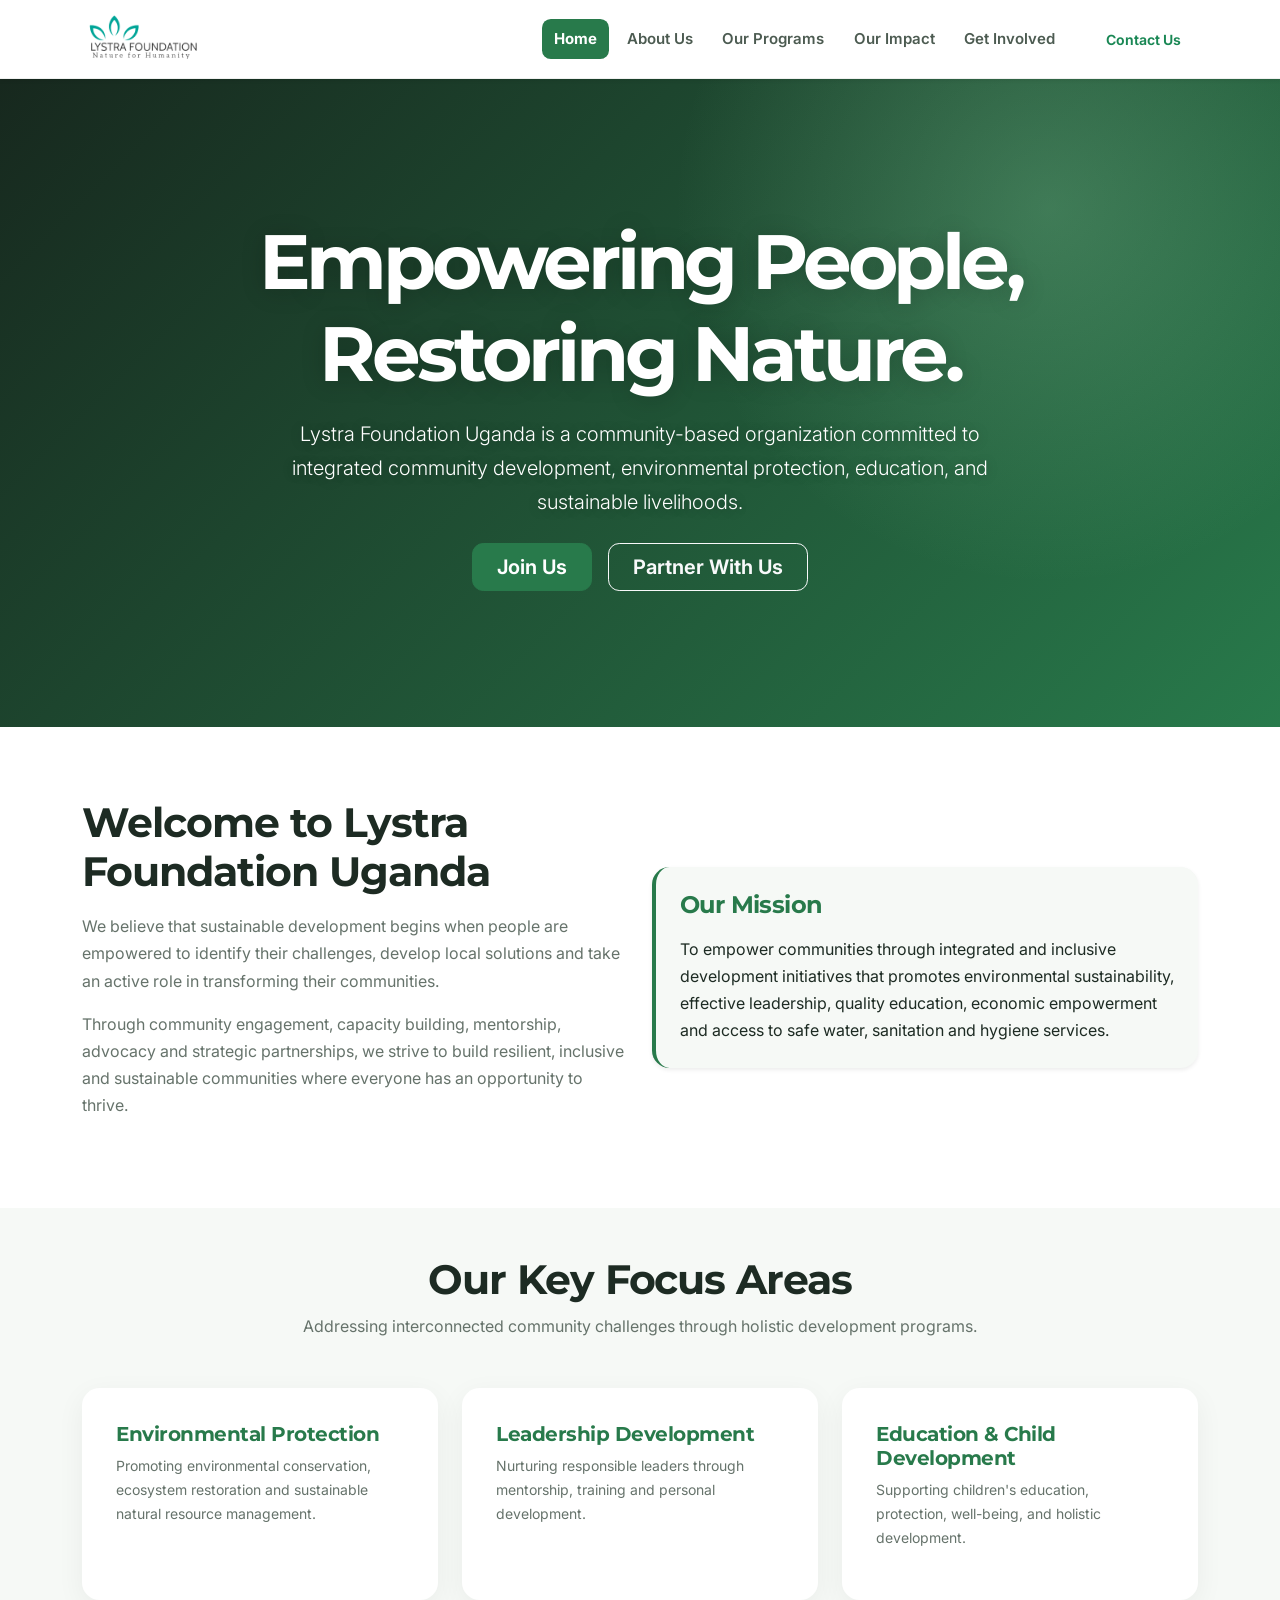
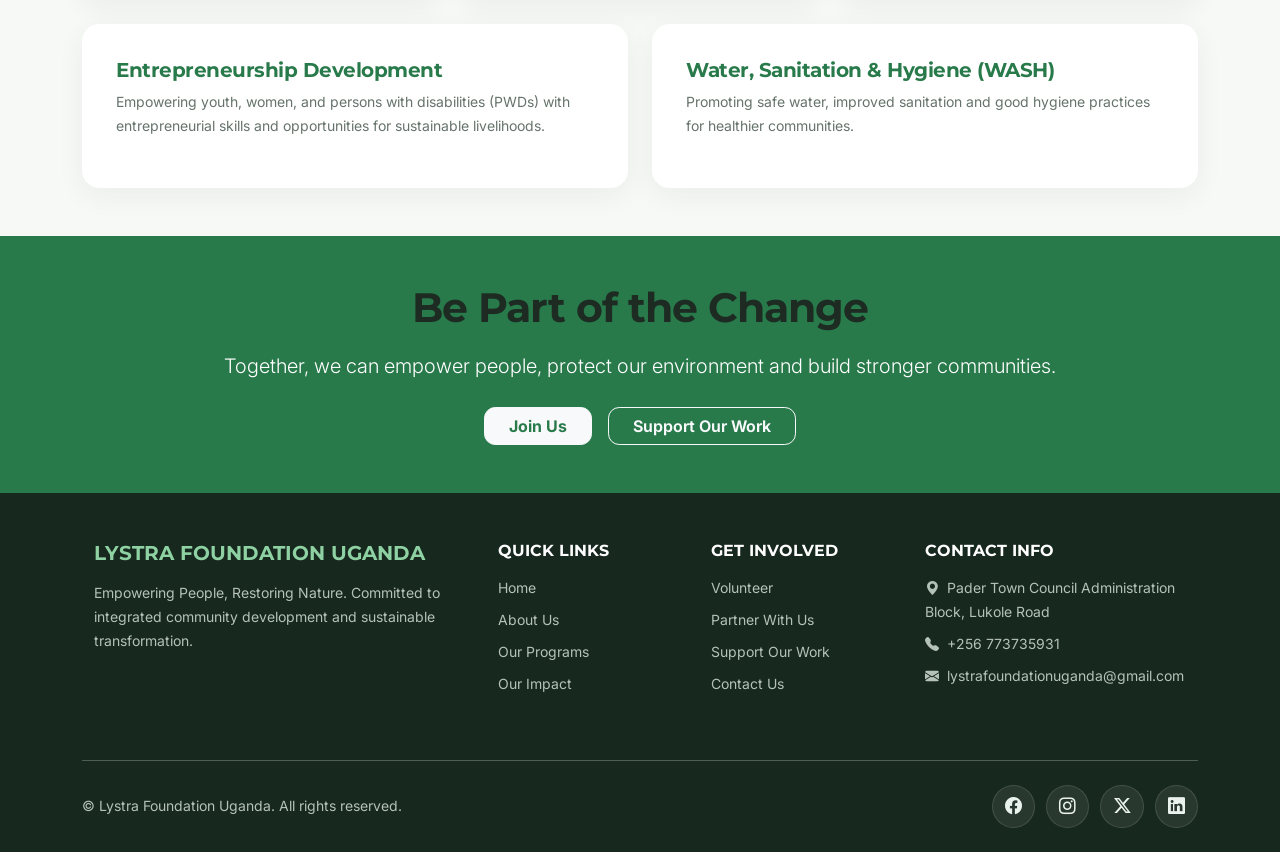
==== index.html @ f98d4e25 "Polish static site headers and homepage hero Co-authored-by: Copilot <223556219+Copilot@users.norepl" ====
<!DOCTYPE html>
<html lang="en">
<head>
    <meta charset="UTF-8">
    <meta name="viewport" content="width=device-width, initial-scale=1.0">
    <title>Lystra Foundation Uganda | Empowering People, Restoring Nature</title>
    <link rel="preconnect" href="https://fonts.googleapis.com">
    <link rel="preconnect" href="https://fonts.gstatic.com" crossorigin>
    <link href="https://fonts.googleapis.com/css2?family=Inter:wght@400;500;600;700&family=Montserrat:wght@300;400;500;600;700&display=swap" rel="stylesheet">
    <link href="https://cdn.jsdelivr.net/npm/bootstrap@5.3.2/dist/css/bootstrap.min.css" rel="stylesheet">
    <link href="https://cdn.jsdelivr.net/npm/bootstrap-icons@1.11.3/font/bootstrap-icons.min.css" rel="stylesheet">
    <link rel="stylesheet" href="assets/css/style.css">
</head>
<body>
    <nav class="navbar navbar-expand-lg navbar-light bg-white sticky-top shadow-sm" aria-label="Main navigation">
        <div class="container align-items-center">
            <a class="navbar-brand" href="index.html" aria-label="Lystra Foundation home">
                <img src="assets/images/lystra-logo.png" alt="Lystra Foundation — Nature for Humanity">
            </a>
            <button class="navbar-toggler" type="button" data-bs-toggle="collapse" data-bs-target="#navbarNav" aria-controls="navbarNav" aria-expanded="false" aria-label="Toggle navigation">
                <span class="navbar-toggler-icon"></span>
            </button>
            <div class="collapse navbar-collapse" id="navbarNav">
                <ul class="navbar-nav ms-lg-auto align-items-lg-center">
                    <li class="nav-item"><a class="nav-link active" href="index.html" aria-current="page">Home</a></li>
                    <li class="nav-item"><a class="nav-link" href="about.html">About Us</a></li>
                    <li class="nav-item"><a class="nav-link" href="programs.html">Our Programs</a></li>
                    <li class="nav-item"><a class="nav-link" href="impact.html">Our Impact</a></li>
                    <li class="nav-item"><a class="nav-link" href="get-involved.html">Get Involved</a></li>
                    <li class="nav-item ms-lg-3"><a class="btn btn-outline-success btn-sm px-3" href="contact.html">Contact Us</a></li>
                </ul>
            </div>
        </div>
    </nav>
<!-- Hero Section -->
<header class="bg-dark text-white text-center py-5" style="background: radial-gradient(circle at 82% 20%, rgba(142, 209, 163, 0.28), transparent 32%), linear-gradient(135deg, #17281e 0%, #287a4b 100%);">
    <div class="container py-5">
        <h1 class="display-4 fw-bold mb-3">Empowering People, Restoring Nature.</h1>
        <p class="lead mb-4 col-lg-8 mx-auto">Lystra Foundation Uganda is a community-based organization committed to integrated community development, environmental protection, education, and sustainable livelihoods.</p>
        <div class="d-flex justify-content-center gap-3">
            <a href="get-involved.html" class="btn btn-success btn-lg px-4">Join Us</a>
            <a href="get-involved.html" class="btn btn-outline-light btn-lg px-4">Partner With Us</a>
        </div>
    </div>
</header>

<!-- Welcome & Mission Section -->
<section class="py-5">
    <div class="container py-4">
        <div class="row align-items-center">
            <div class="col-lg-6 mb-4 mb-lg-0">
                <h2 class="fw-bold mb-3">Welcome to Lystra Foundation Uganda</h2>
                <p class="text-muted">We believe that sustainable development begins when people are empowered to identify their challenges, develop local solutions and take an active role in transforming their communities.</p>
                <p class="text-muted">Through community engagement, capacity building, mentorship, advocacy and strategic partnerships, we strive to build resilient, inclusive and sustainable communities where everyone has an opportunity to thrive.</p>
            </div>
            <div class="col-lg-6">
                <div class="p-4 bg-light rounded-3 border-start border-4 border-success shadow-sm">
                    <h3 class="h4 fw-bold text-success mb-3">Our Mission</h3>
                    <p class="mb-0">To empower communities through integrated and inclusive development initiatives that promotes environmental sustainability, effective leadership, quality education, economic empowerment and access to safe water, sanitation and hygiene services.</p>
                </div>
            </div>
        </div>
    </div>
</section>

<!-- Key Focus Areas Section -->
<section class="py-5 bg-light">
    <div class="container">
        <div class="text-center mb-5">
            <h2 class="fw-bold">Our Key Focus Areas</h2>
            <p class="text-muted">Addressing interconnected community challenges through holistic development programs.</p>
        </div>
        <div class="row g-4">
            <div class="col-md-4">
                <div class="card h-100 border-0 shadow-sm p-3">
                    <div class="card-body">
                        <h4 class="h5 fw-bold text-success">Environmental Protection</h4>
                        <p class="text-muted small">Promoting environmental conservation, ecosystem restoration and sustainable natural resource management.</p>
                    </div>
                </div>
            </div>
            <div class="col-md-4">
                <div class="card h-100 border-0 shadow-sm p-3">
                    <div class="card-body">
                        <h4 class="h5 fw-bold text-success">Leadership Development</h4>
                        <p class="text-muted small">Nurturing responsible leaders through mentorship, training and personal development.</p>
                    </div>
                </div>
            </div>
            <div class="col-md-4">
                <div class="card h-100 border-0 shadow-sm p-3">
                    <div class="card-body">
                        <h4 class="h5 fw-bold text-success">Education & Child Development</h4>
                        <p class="text-muted small">Supporting children's education, protection, well-being, and holistic development.</p>
                    </div>
                </div>
            </div>
            <div class="col-md-6">
                <div class="card h-100 border-0 shadow-sm p-3">
                    <div class="card-body">
                        <h4 class="h5 fw-bold text-success">Entrepreneurship Development</h4>
                        <p class="text-muted small">Empowering youth, women, and persons with disabilities (PWDs) with entrepreneurial skills and opportunities for sustainable livelihoods.</p>
                    </div>
                </div>
            </div>
            <div class="col-md-6">
                <div class="card h-100 border-0 shadow-sm p-3">
                    <div class="card-body">
                        <h4 class="h5 fw-bold text-success">Water, Sanitation & Hygiene (WASH)</h4>
                        <p class="text-muted small">Promoting safe water, improved sanitation and good hygiene practices for healthier communities.</p>
                    </div>
                </div>
            </div>
        </div>
    </div>
</section>

<!-- Call to Action Banner -->
<section class="py-5 bg-success text-white text-center">
    <div class="container">
        <h2 class="fw-bold mb-3">Be Part of the Change</h2>
        <p class="lead mb-4">Together, we can empower people, protect our environment and build stronger communities.</p>
        <div class="d-flex justify-content-center gap-3">
            <a href="get-involved.html" class="btn btn-light text-success fw-bold px-4">Join Us</a>
            <a href="get-involved.html" class="btn btn-outline-light px-4">Support Our Work</a>
        </div>
    </div>
</section>

<!-- Footer -->
    <footer class="bg-dark text-white pt-5 pb-4">
        <div class="container text-center text-md-start">
            <div class="row g-4">
                <div class="col-md-4 col-lg-4 col-xl-4 mx-auto mb-4">
                    <h5 class="text-uppercase fw-bold text-success mb-3">Lystra Foundation Uganda</h5>
                    <p class="small text-muted">Empowering People, Restoring Nature. Committed to integrated community development and sustainable transformation.</p>
                </div>
                <div class="col-md-2 col-lg-2 col-xl-2 mx-auto mb-4">
                    <h6 class="text-uppercase fw-bold mb-3">Quick Links</h6>
                    <ul class="list-unstyled small">
                        <li class="mb-2"><a href="index.html" class="text-decoration-none text-muted">Home</a></li>
                        <li class="mb-2"><a href="about.html" class="text-decoration-none text-muted">About Us</a></li>
                        <li class="mb-2"><a href="programs.html" class="text-decoration-none text-muted">Our Programs</a></li>
                        <li class="mb-2"><a href="impact.html" class="text-decoration-none text-muted">Our Impact</a></li>
                    </ul>
                </div>
                <div class="col-md-3 col-lg-2 col-xl-2 mx-auto mb-4">
                    <h6 class="text-uppercase fw-bold mb-3">Get Involved</h6>
                    <ul class="list-unstyled small">
                        <li class="mb-2"><a href="get-involved.html" class="text-decoration-none text-muted">Volunteer</a></li>
                        <li class="mb-2"><a href="get-involved.html" class="text-decoration-none text-muted">Partner With Us</a></li>
                        <li class="mb-2"><a href="get-involved.html" class="text-decoration-none text-muted">Support Our Work</a></li>
                        <li class="mb-2"><a href="contact.html" class="text-decoration-none text-muted">Contact Us</a></li>
                    </ul>
                </div>
                <div class="col-md-4 col-lg-3 col-xl-3 mx-auto mb-md-0 mb-4">
                    <h6 class="text-uppercase fw-bold mb-3">Contact Info</h6>
                    <p class="small text-muted mb-2"><i class="bi bi-geo-alt-fill me-2"></i>Pader Town Council Administration Block, Lukole Road</p>
                    <p class="small text-muted mb-2"><i class="bi bi-telephone-fill me-2"></i>+256 773735931</p>
                    <p class="small text-muted mb-0"><i class="bi bi-envelope-fill me-2"></i>lystrafoundationuganda@gmail.com</p>
                </div>
            </div>
            <hr class="my-4 bg-secondary">
            <div class="row align-items-center gy-3">
                <div class="col-md-7 text-center text-md-start">
                    <p class="small text-muted mb-0">&copy; Lystra Foundation Uganda. All rights reserved.</p>
                </div>
                <div class="col-md-5 text-center text-md-end">
                    <div class="social-links" aria-label="Social media links">
                        <a href="#" aria-label="Facebook"><i class="bi bi-facebook"></i></a>
                        <a href="#" aria-label="Instagram"><i class="bi bi-instagram"></i></a>
                        <a href="#" aria-label="X"><i class="bi bi-twitter-x"></i></a>
                        <a href="#" aria-label="LinkedIn"><i class="bi bi-linkedin"></i></a>
                    </div>
                </div>
            </div>
        </div>
    </footer>

    <!-- Bootstrap 5 JS Bundle -->
    <script src="https://cdn.jsdelivr.net/npm/bootstrap@5.3.2/dist/js/bootstrap.bundle.min.js"></script>
    <!-- Custom JS -->
    <script src="assets/js/main.js"></script>
</body>
</html>
---- assets/css/style.css ----
:root {
    --bs-success: #287a4b;
    --bs-success-rgb: 40, 122, 75;
    --bs-light-rgb: 246, 249, 246;
    --lystra-ink: #1d2b23;
    --lystra-muted: #66736b;
    --lystra-green: #287a4b;
    --lystra-green-dark: #1e603a;
    --lystra-surface: #f6f9f6;
    --lystra-border: #e4ebe5;
    --lystra-radius: 1.1rem;
    --lystra-shadow: 0 1rem 2.5rem rgba(29, 43, 35, 0.08);
}

html {
    scroll-behavior: smooth;
}

body {
    color: var(--lystra-ink);
    background: #fff;
    font-family: Inter, -apple-system, BlinkMacSystemFont, "Segoe UI", Roboto, "Helvetica Neue", Arial, sans-serif;
    line-height: 1.7;
    -webkit-font-smoothing: antialiased;
}

::selection {
    color: #fff;
    background: var(--lystra-green);
}

a {
    text-underline-offset: 0.2em;
}

a:focus-visible,
button:focus-visible,
input:focus-visible,
textarea:focus-visible,
select:focus-visible {
    outline: 3px solid rgba(40, 122, 75, 0.35);
    outline-offset: 3px;
}

h1,
h2,
h3,
h4,
h5,
h6 {
    font-family: Montserrat, "Segoe UI", Roboto, Arial, sans-serif;
    color: var(--lystra-ink);
    line-height: 1.2;
    letter-spacing: -0.025em;
}

.text-muted {
    color: var(--lystra-muted) !important;
}

.navbar {
    border-bottom: 1px solid rgba(29, 43, 35, 0.07);
    padding-top: 0.7rem;
    padding-bottom: 0.7rem;
}

.navbar-brand {
    display: inline-flex;
    align-items: center;
    flex-shrink: 0;
    margin-right: 1.5rem;
    padding-top: 0;
    padding-bottom: 0;
}

.navbar-brand img {
    display: block;
    width: auto;
    max-width: min(15rem, 60vw);
    height: 3.5rem;
    object-fit: contain;
}

.navbar-nav {
    gap: 0.35rem;
}

.navbar .nav-link {
    position: relative;
    padding: 0.6rem 0.75rem !important;
    border-radius: 0.55rem;
    color: #4c5b51;
    font-size: 0.94rem;
    font-weight: 600;
    line-height: 1.35;
    white-space: nowrap;
    transition: color 160ms ease, background-color 160ms ease, transform 160ms ease;
}

.navbar .nav-link:hover,
.navbar .nav-link:focus {
    color: #fff !important;
    background-color: var(--lystra-green-dark);
    transform: translateY(-1px);
}

.navbar .nav-link.active {
    color: #fff !important;
    background-color: var(--lystra-green);
    font-weight: 700;
}

.navbar-toggler {
    border-color: var(--lystra-border);
    padding: 0.45rem 0.65rem;
}

.navbar-toggler:focus {
    box-shadow: 0 0 0 0.2rem rgba(40, 122, 75, 0.14);
}

.navbar-nav .btn {
    display: inline-flex;
    min-height: 2.65rem;
    align-items: center;
    justify-content: center;
    border-color: transparent;
    white-space: nowrap;
}

.btn {
    border-radius: 0.7rem;
    font-weight: 650;
    transition: transform 160ms ease, box-shadow 160ms ease, background-color 160ms ease;
}

.btn-success {
    --bs-btn-bg: var(--lystra-green);
    --bs-btn-border-color: var(--lystra-green);
    --bs-btn-hover-bg: var(--lystra-green-dark);
    --bs-btn-hover-border-color: var(--lystra-green-dark);
    --bs-btn-active-bg: var(--lystra-green-dark);
    --bs-btn-active-border-color: var(--lystra-green-dark);
}

.btn:hover {
    transform: translateY(-1px);
}

body > header.bg-dark,
body > header.bg-success {
    position: relative;
    overflow: hidden;
}

body > header.bg-dark {
    display: flex;
    min-height: clamp(34rem, 72vh, 48rem);
    align-items: center;
    background-position: center;
}

body > header.bg-dark h1 {
    max-width: 850px;
    margin-right: auto;
    margin-left: auto;
    color: #fff;
    font-size: clamp(2.5rem, 6vw, 4.8rem);
    letter-spacing: -0.055em;
    text-wrap: balance;
    text-shadow: 0 2px 24px rgba(0, 0, 0, 0.2);
}

body > header.bg-dark p {
    max-width: 760px;
    text-shadow: 0 1px 12px rgba(0, 0, 0, 0.25);
}

body > header.bg-success {
    background: linear-gradient(135deg, #287a4b 0%, #1e603a 100%) !important;
}

body > header.bg-success h1 {
    color: #fff;
    font-size: clamp(2.25rem, 5vw, 3.5rem);
    letter-spacing: -0.045em;
}

body > header.bg-success p {
    max-width: 760px;
    margin-right: auto;
    margin-left: auto;
    color: rgba(255, 255, 255, 0.86);
}

section h2 {
    font-size: clamp(1.8rem, 3.4vw, 2.55rem);
}

section.bg-light {
    background-color: var(--lystra-surface) !important;
}

.card {
    border-radius: var(--lystra-radius);
    background-color: #fff;
    box-shadow: 0 0.5rem 1.8rem rgba(29, 43, 35, 0.055) !important;
    transition: transform 180ms ease, box-shadow 180ms ease;
}

.card:hover {
    transform: translateY(-4px);
    box-shadow: var(--lystra-shadow) !important;
}

.card .card-body {
    padding: 1.15rem;
}

.rounded-3 {
    border-radius: var(--lystra-radius) !important;
}

.border-start.border-4.border-success {
    border-left-color: var(--lystra-green) !important;
}

.badge.bg-success {
    border-radius: 999px;
    padding: 0.48rem 0.75rem;
    font-weight: 650;
    letter-spacing: 0.015em;
}

.form-label {
    color: var(--lystra-ink);
    font-weight: 600;
}

.form-control {
    min-height: 3rem;
    border-color: #dce5dd;
    border-radius: 0.7rem;
    color: var(--lystra-ink);
}

.form-control:focus {
    border-color: rgba(40, 122, 75, 0.65);
    box-shadow: 0 0 0 0.22rem rgba(40, 122, 75, 0.12);
}

textarea.form-control {
    min-height: auto;
}

footer.bg-dark {
    background: #17281e !important;
}

footer h5,
footer h6 {
    color: #fff;
    letter-spacing: 0;
}

footer .text-success {
    color: #8ed1a3 !important;
}

footer .text-muted {
    color: #b5c2b8 !important;
}

footer a {
    transition: color 160ms ease;
}

footer a:hover {
    color: #fff !important;
}

.social-links {
    display: inline-flex;
    align-items: center;
    justify-content: center;
    gap: 0.7rem;
}

.social-links a {
    display: inline-flex;
    align-items: center;
    justify-content: center;
    width: 2.7rem;
    height: 2.7rem;
    border-radius: 50%;
    background: rgba(255, 255, 255, 0.08);
    color: #eaf2ee !important;
    border: 1px solid rgba(255, 255, 255, 0.12);
    transition: transform 180ms ease, background-color 180ms ease, border-color 180ms ease;
}

.social-links a:hover,
.social-links a:focus-visible {
    transform: translateY(-2px);
    background: rgba(40, 122, 75, 0.28);
    border-color: rgba(40, 122, 75, 0.6);
    color: #fff !important;
    text-decoration: none;
}

.social-links i {
    font-size: 1.05rem;
    line-height: 1;
}

@media (max-width: 991.98px) {
    .navbar-collapse {
        margin-top: 0.75rem;
        padding-top: 0.65rem;
        border-top: 1px solid var(--lystra-border);
    }

    .navbar-nav {
        align-items: stretch !important;
        gap: 0.15rem;
    }

    .navbar .nav-link {
        padding: 0.7rem 0.75rem !important;
    }

    .navbar-nav .btn {
        width: 100%;
        margin-top: 0.35rem;
        padding: 0.65rem 0.9rem !important;
    }

    body > header.bg-dark {
        min-height: 36rem;
    }
}

@media (max-width: 575.98px) {
    .navbar-brand img {
        height: 3rem;
    }

    body > header.bg-dark {
        min-height: 34rem;
    }

    body > header.bg-dark .container {
        padding-top: 3rem !important;
        padding-bottom: 3rem !important;
    }

    body > header.bg-dark .d-flex {
        flex-direction: column;
        align-items: center;
    }

    body > header.bg-dark .d-flex .btn {
        width: min(100%, 18rem);
    }

    footer .container {
        text-align: left !important;
    }
}

@media (prefers-reduced-motion: reduce) {
    html {
        scroll-behavior: auto;
    }

    *,
    *::before,
    *::after {
        transition-duration: 0.01ms !important;
        animation-duration: 0.01ms !important;
        animation-iteration-count: 1 !important;
    }
}
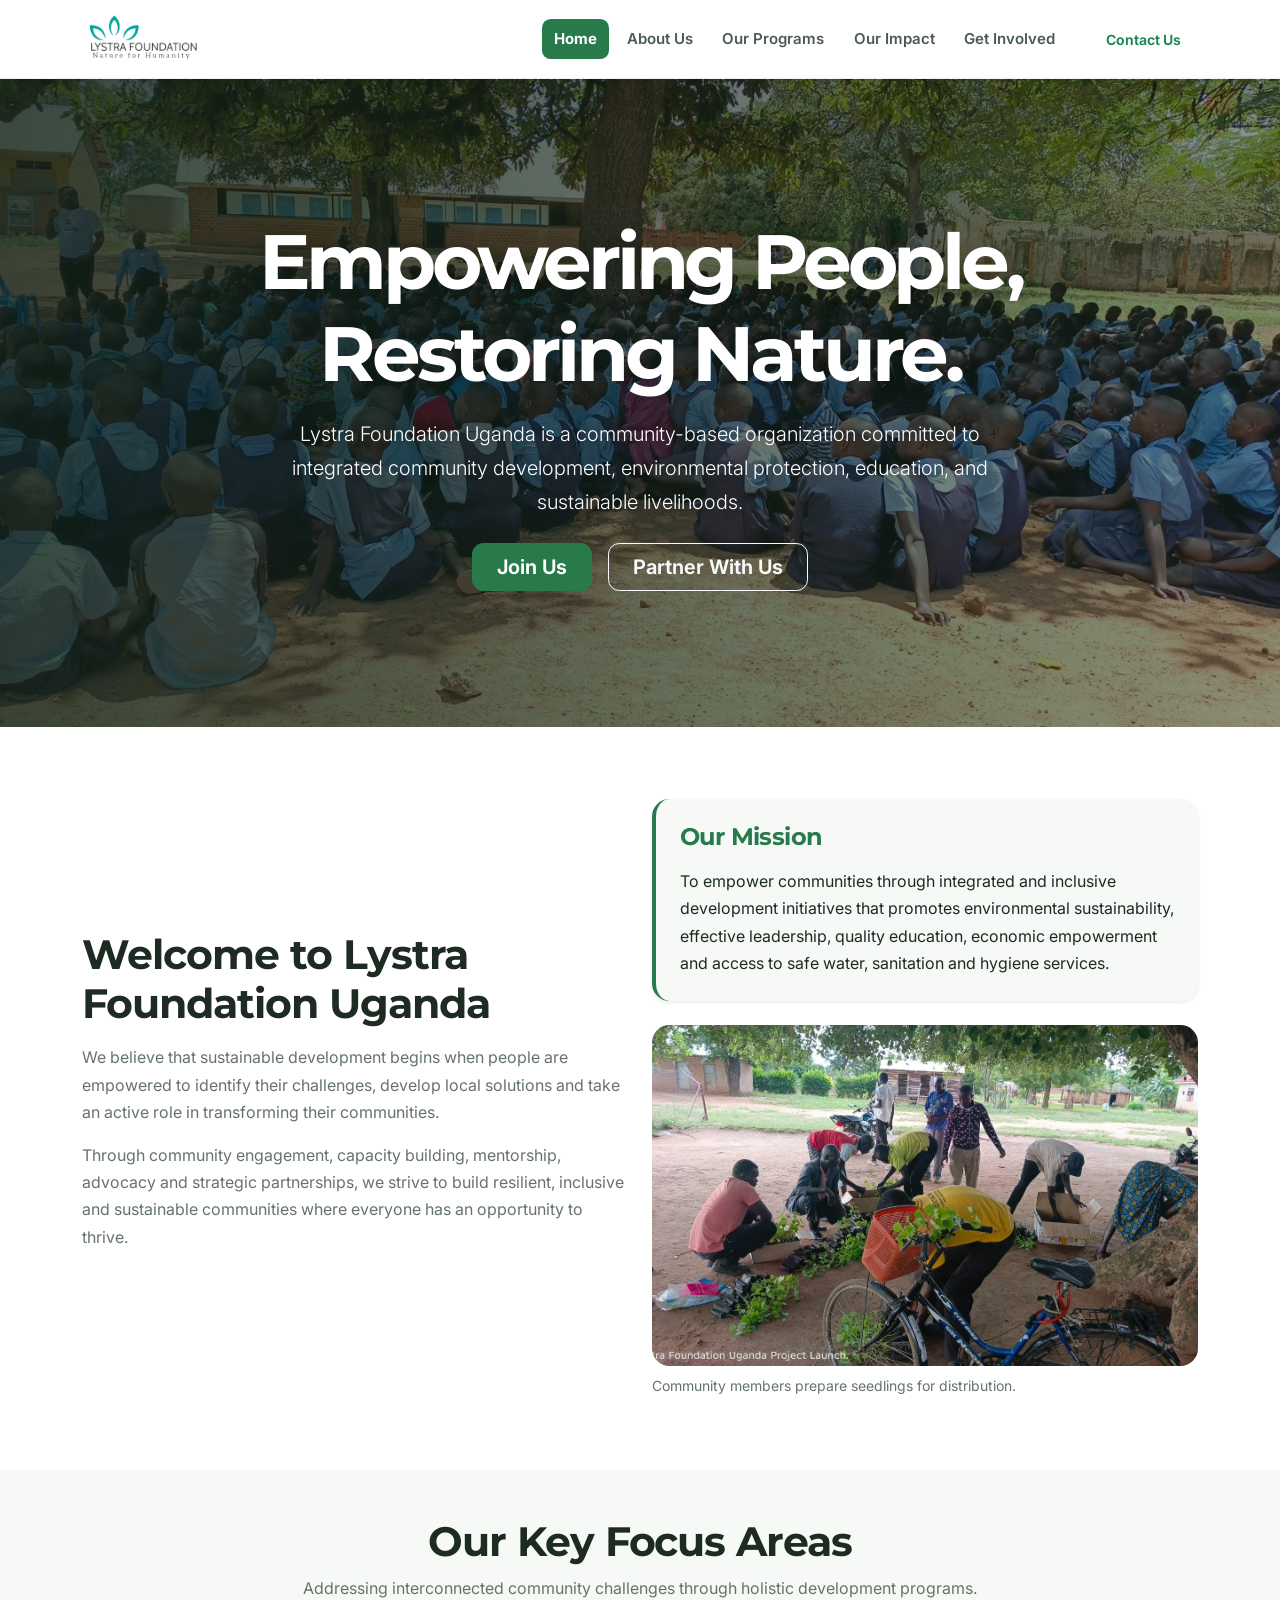
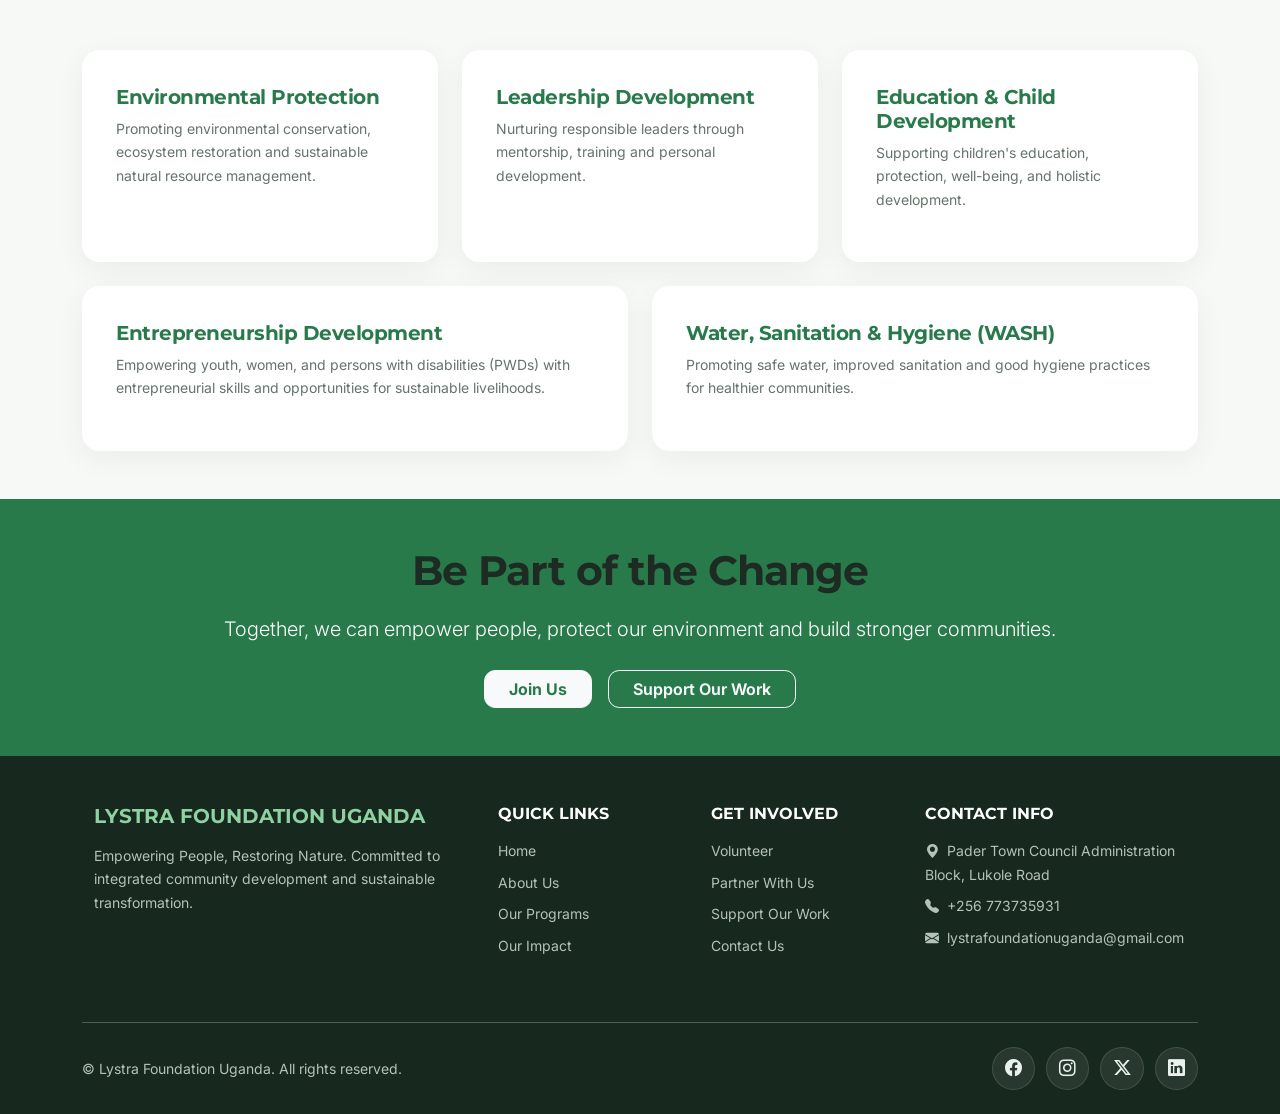
==== commit 04cedc0b: "Integrate community project photography Co-authored-by: Copilot <223556219+Copilot@users.noreply.git" ====
--- a/index.html
+++ b/index.html
@@ -33,7 +33,8 @@
         </div>
     </nav>
 <!-- Hero Section -->
-<header class="bg-dark text-white text-center py-5" style="background: radial-gradient(circle at 82% 20%, rgba(142, 209, 163, 0.28), transparent 32%), linear-gradient(135deg, #17281e 0%, #287a4b 100%);">
+<header class="bg-dark text-white text-center py-5 home-hero">
+    <img class="hero-image" src="assets/images/leadership-development.jpg" alt="Students gathered beneath a tree for a community learning session" fetchpriority="high">
     <div class="container py-5">
         <h1 class="display-4 fw-bold mb-3">Empowering People, Restoring Nature.</h1>
         <p class="lead mb-4 col-lg-8 mx-auto">Lystra Foundation Uganda is a community-based organization committed to integrated community development, environmental protection, education, and sustainable livelihoods.</p>
@@ -58,6 +59,10 @@
                     <h3 class="h4 fw-bold text-success mb-3">Our Mission</h3>
                     <p class="mb-0">To empower communities through integrated and inclusive development initiatives that promotes environmental sustainability, effective leadership, quality education, economic empowerment and access to safe water, sanitation and hygiene services.</p>
                 </div>
+                <figure class="mt-4 mb-0">
+                    <img class="story-photo" src="assets/images/distribution-of-tree-seedlings.jpg" alt="Community members prepare tree seedlings for distribution beneath a shade tree" loading="lazy" decoding="async">
+                    <figcaption class="small text-muted mt-2">Community members prepare seedlings for distribution.</figcaption>
+                </figure>
             </div>
         </div>
     </div>
--- a/assets/css/style.css
+++ b/assets/css/style.css
@@ -160,6 +160,34 @@
     background-position: center;
 }
 
+.home-hero {
+    isolation: isolate;
+    background-color: #17281e;
+}
+
+.home-hero::before {
+    position: absolute;
+    z-index: 0;
+    background: linear-gradient(90deg, rgba(15, 32, 22, 0.82), rgba(15, 32, 22, 0.48));
+    content: "";
+    inset: 0;
+}
+
+.home-hero .hero-image {
+    position: absolute;
+    z-index: -1;
+    width: 100%;
+    height: 100%;
+    inset: 0;
+    object-fit: cover;
+    object-position: center 48%;
+}
+
+.home-hero .container {
+    position: relative;
+    z-index: 1;
+}
+
 body > header.bg-dark h1 {
     max-width: 850px;
     margin-right: auto;
@@ -219,6 +247,23 @@
 
 .rounded-3 {
     border-radius: var(--lystra-radius) !important;
+}
+
+.story-photo {
+    display: block;
+    width: 100%;
+    aspect-ratio: 16 / 10;
+    border-radius: var(--lystra-radius);
+    object-fit: cover;
+}
+
+.impact-photo {
+    display: block;
+    width: 100%;
+    height: clamp(20rem, 38vw, 28rem);
+    border-radius: var(--lystra-radius);
+    object-fit: cover;
+    object-position: center 34%;
 }
 
 .border-start.border-4.border-success {
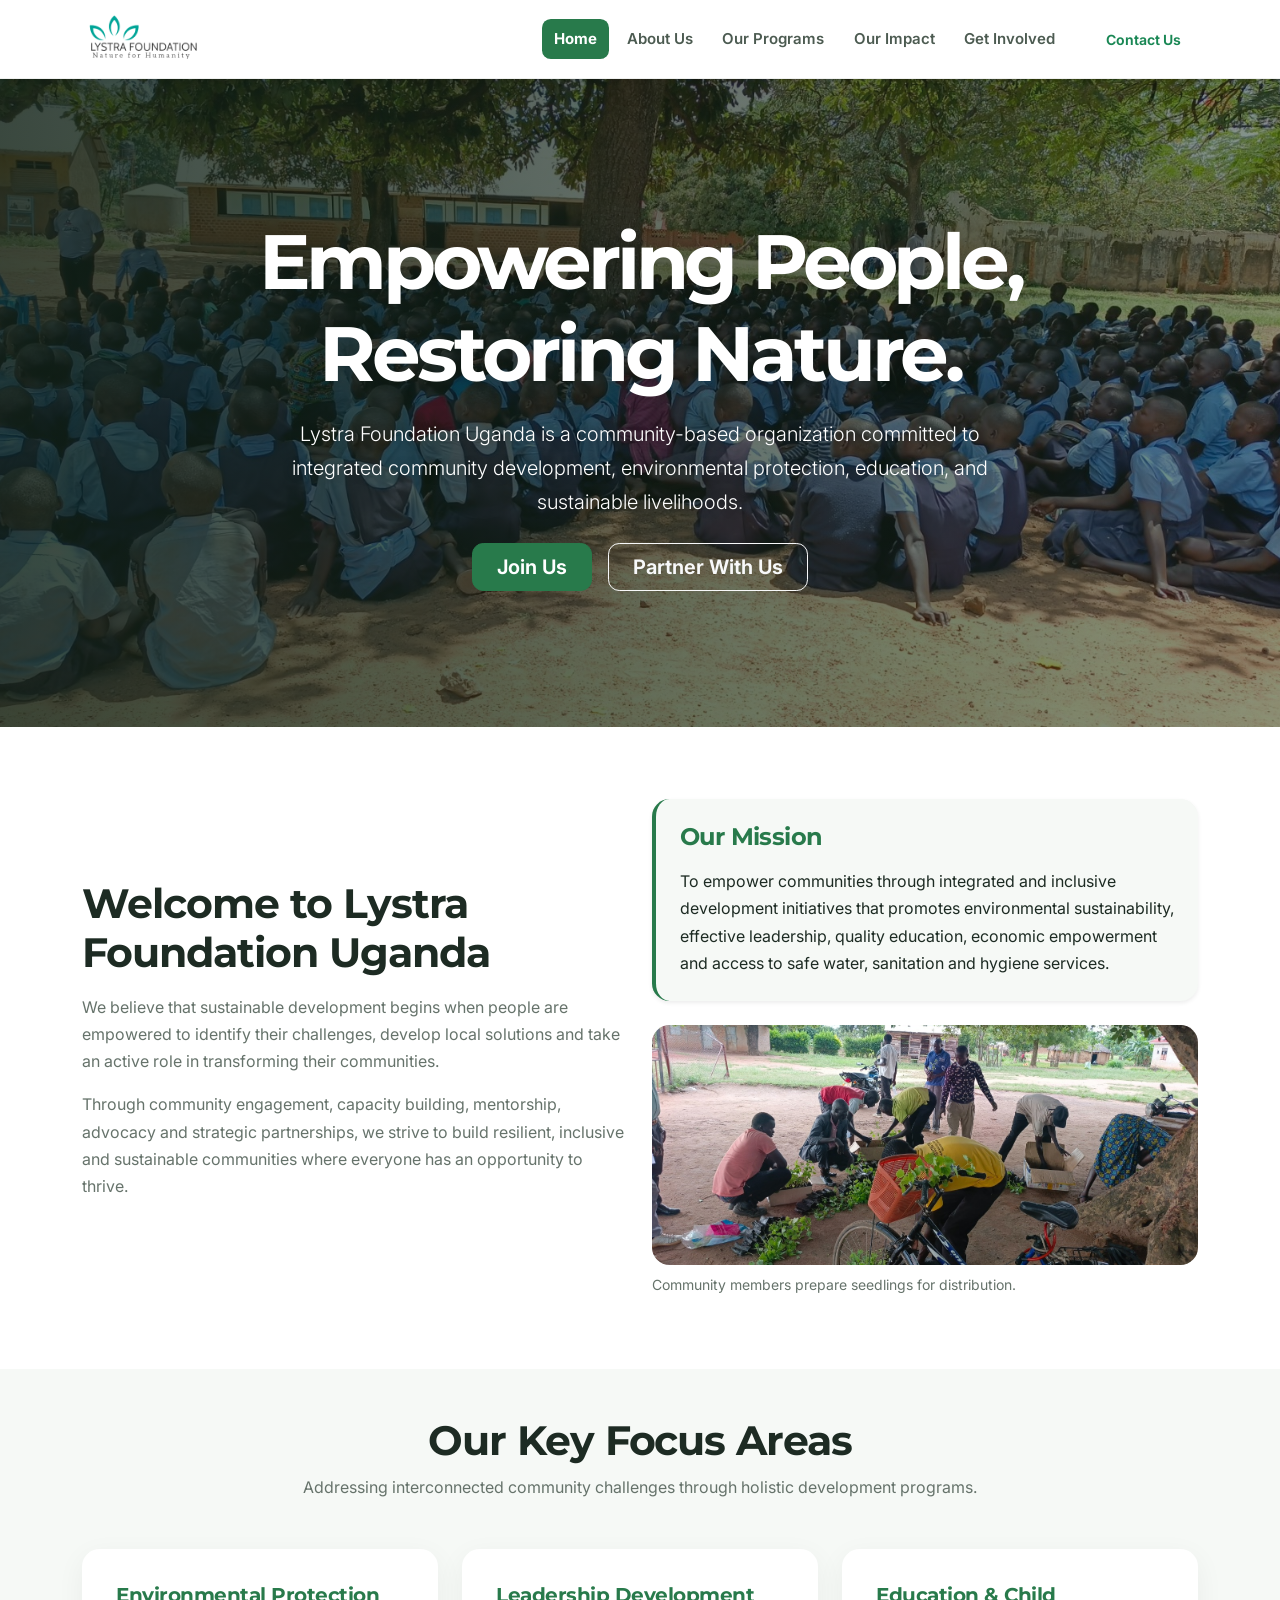
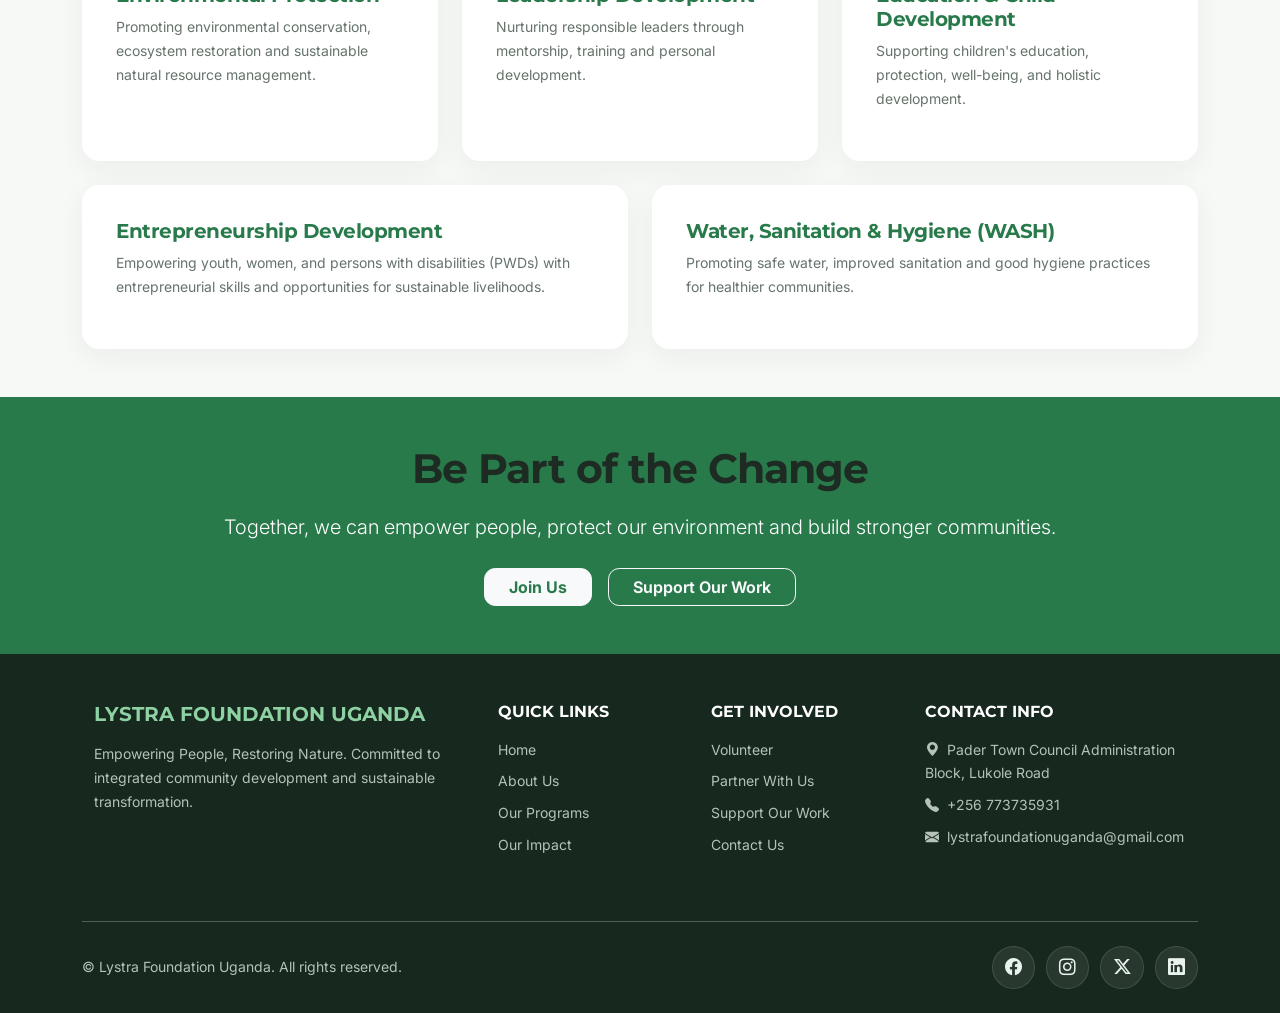
==== commit 26bb856b: "Add community project photos Co-authored-by: Copilot <223556219+Copilot@users.noreply.github.com>" ====
--- a/index.html
+++ b/index.html
@@ -9,7 +9,7 @@
     <link href="https://fonts.googleapis.com/css2?family=Inter:wght@400;500;600;700&family=Montserrat:wght@300;400;500;600;700&display=swap" rel="stylesheet">
     <link href="https://cdn.jsdelivr.net/npm/bootstrap@5.3.2/dist/css/bootstrap.min.css" rel="stylesheet">
     <link href="https://cdn.jsdelivr.net/npm/bootstrap-icons@1.11.3/font/bootstrap-icons.min.css" rel="stylesheet">
-    <link rel="stylesheet" href="assets/css/style.css">
+    <link rel="stylesheet" href="assets/css/style.css?v=photos-2">
 </head>
 <body>
     <nav class="navbar navbar-expand-lg navbar-light bg-white sticky-top shadow-sm" aria-label="Main navigation">
--- a/assets/css/style.css
+++ b/assets/css/style.css
@@ -253,8 +253,19 @@
     display: block;
     width: 100%;
     aspect-ratio: 16 / 10;
+    height: 15rem;
     border-radius: var(--lystra-radius);
     object-fit: cover;
+}
+
+.field-assessment-photo {
+    aspect-ratio: 3 / 4;
+    height: auto;
+    object-position: center;
+}
+
+.project-gallery .story-photo {
+    height: 13rem;
 }
 
 .impact-photo {
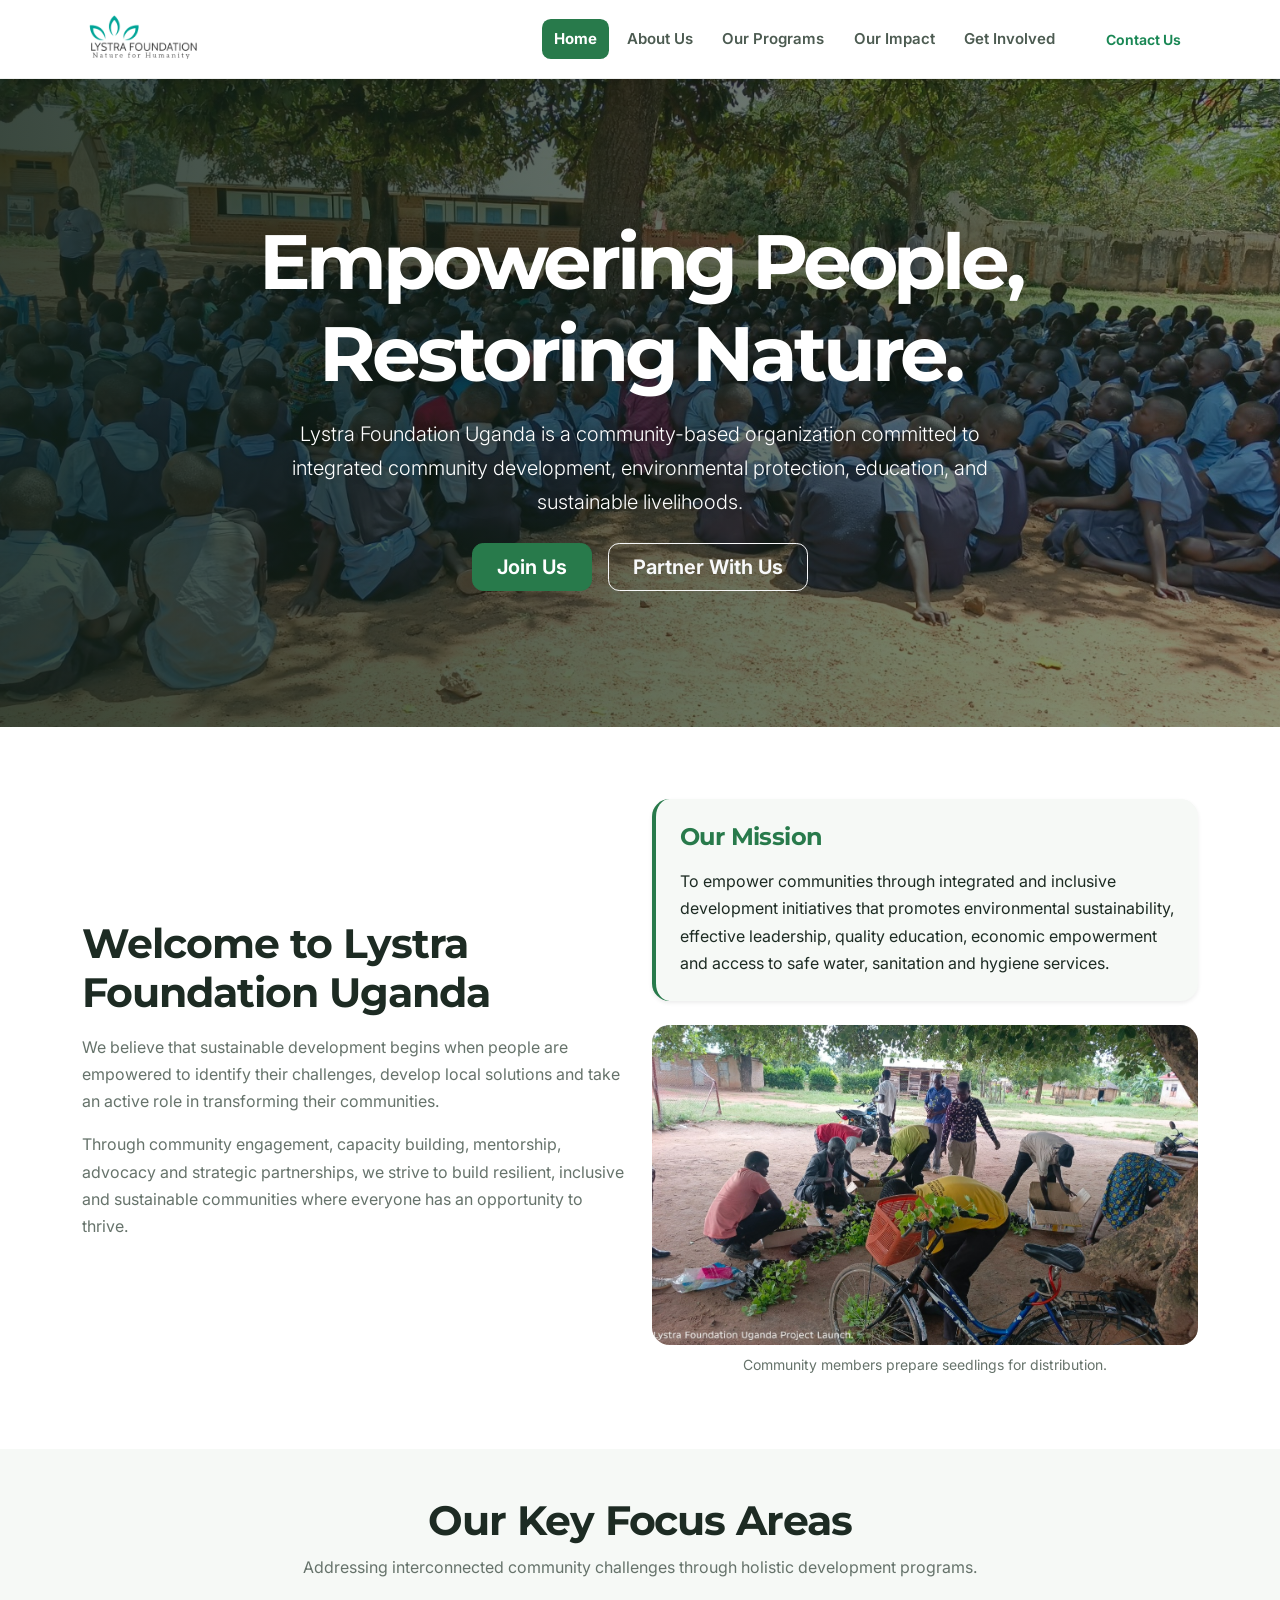
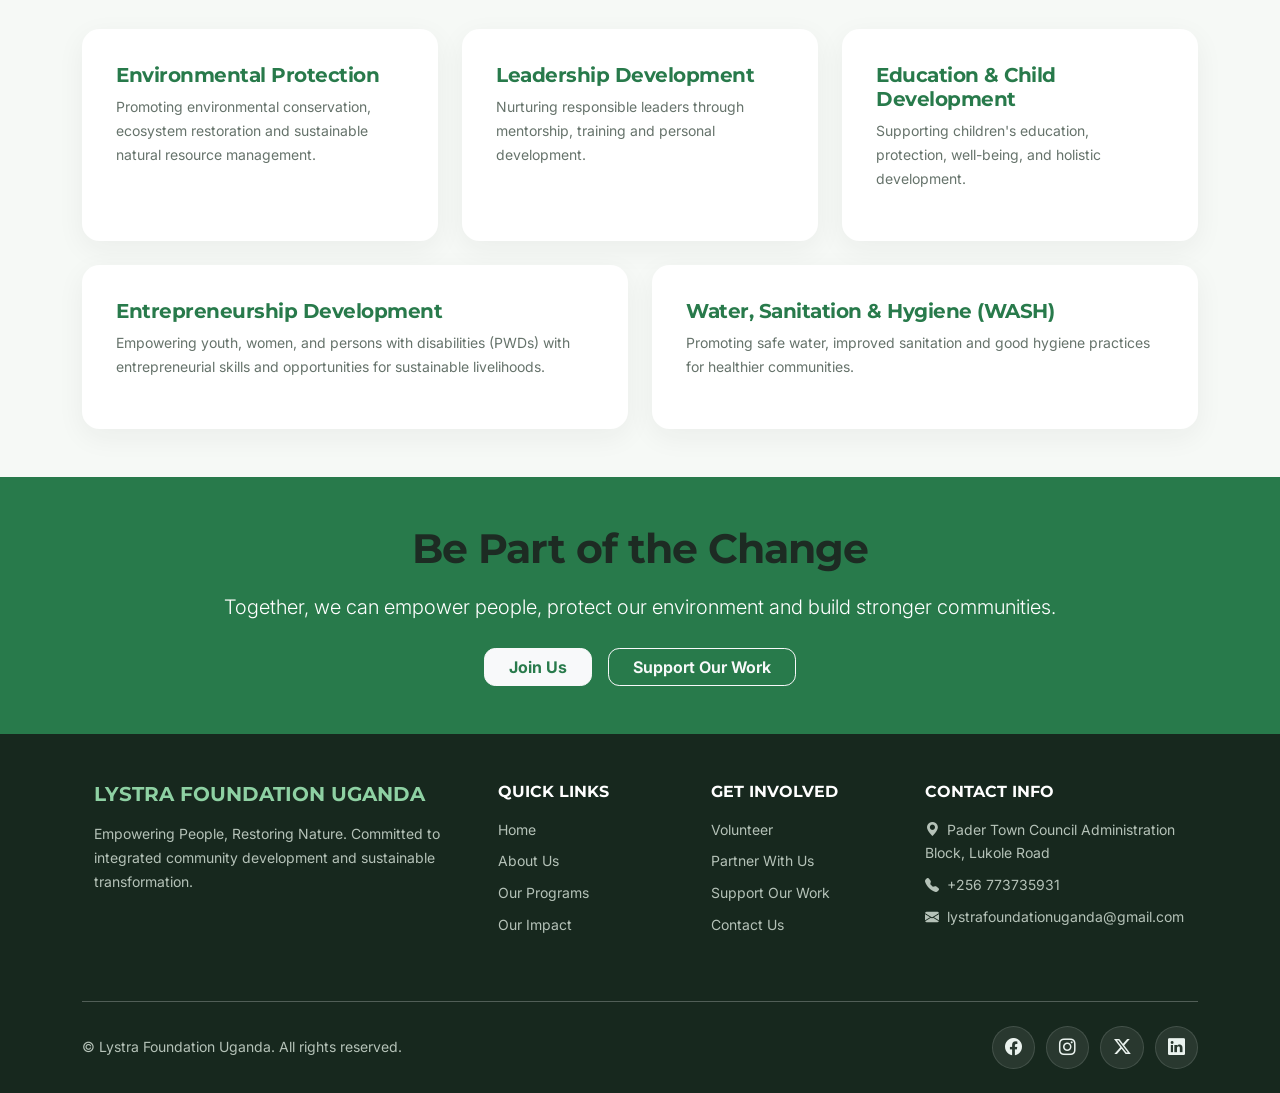
==== commit 9ccfee98: "Show project photos at full width Co-authored-by: Copilot <223556219+Copilot@users.noreply.github.co" ====
--- a/index.html
+++ b/index.html
@@ -9,7 +9,7 @@
     <link href="https://fonts.googleapis.com/css2?family=Inter:wght@400;500;600;700&family=Montserrat:wght@300;400;500;600;700&display=swap" rel="stylesheet">
     <link href="https://cdn.jsdelivr.net/npm/bootstrap@5.3.2/dist/css/bootstrap.min.css" rel="stylesheet">
     <link href="https://cdn.jsdelivr.net/npm/bootstrap-icons@1.11.3/font/bootstrap-icons.min.css" rel="stylesheet">
-    <link rel="stylesheet" href="assets/css/style.css?v=photos-2">
+    <link rel="stylesheet" href="assets/css/style.css?v=photos-4">
 </head>
 <body>
     <nav class="navbar navbar-expand-lg navbar-light bg-white sticky-top shadow-sm" aria-label="Main navigation">
--- a/assets/css/style.css
+++ b/assets/css/style.css
@@ -253,7 +253,8 @@
     display: block;
     width: 100%;
     aspect-ratio: 16 / 10;
-    height: 15rem;
+    height: 20rem;
+    margin-inline: auto;
     border-radius: var(--lystra-radius);
     object-fit: cover;
 }
@@ -265,13 +266,18 @@
 }
 
 .project-gallery .story-photo {
-    height: 13rem;
+    height: 20rem;
+}
+
+.story-photo + figcaption {
+    text-align: center;
 }
 
 .impact-photo {
     display: block;
     width: 100%;
-    height: clamp(20rem, 38vw, 28rem);
+    height: clamp(24rem, 45vw, 32rem);
+    margin-inline: auto;
     border-radius: var(--lystra-radius);
     object-fit: cover;
     object-position: center 34%;
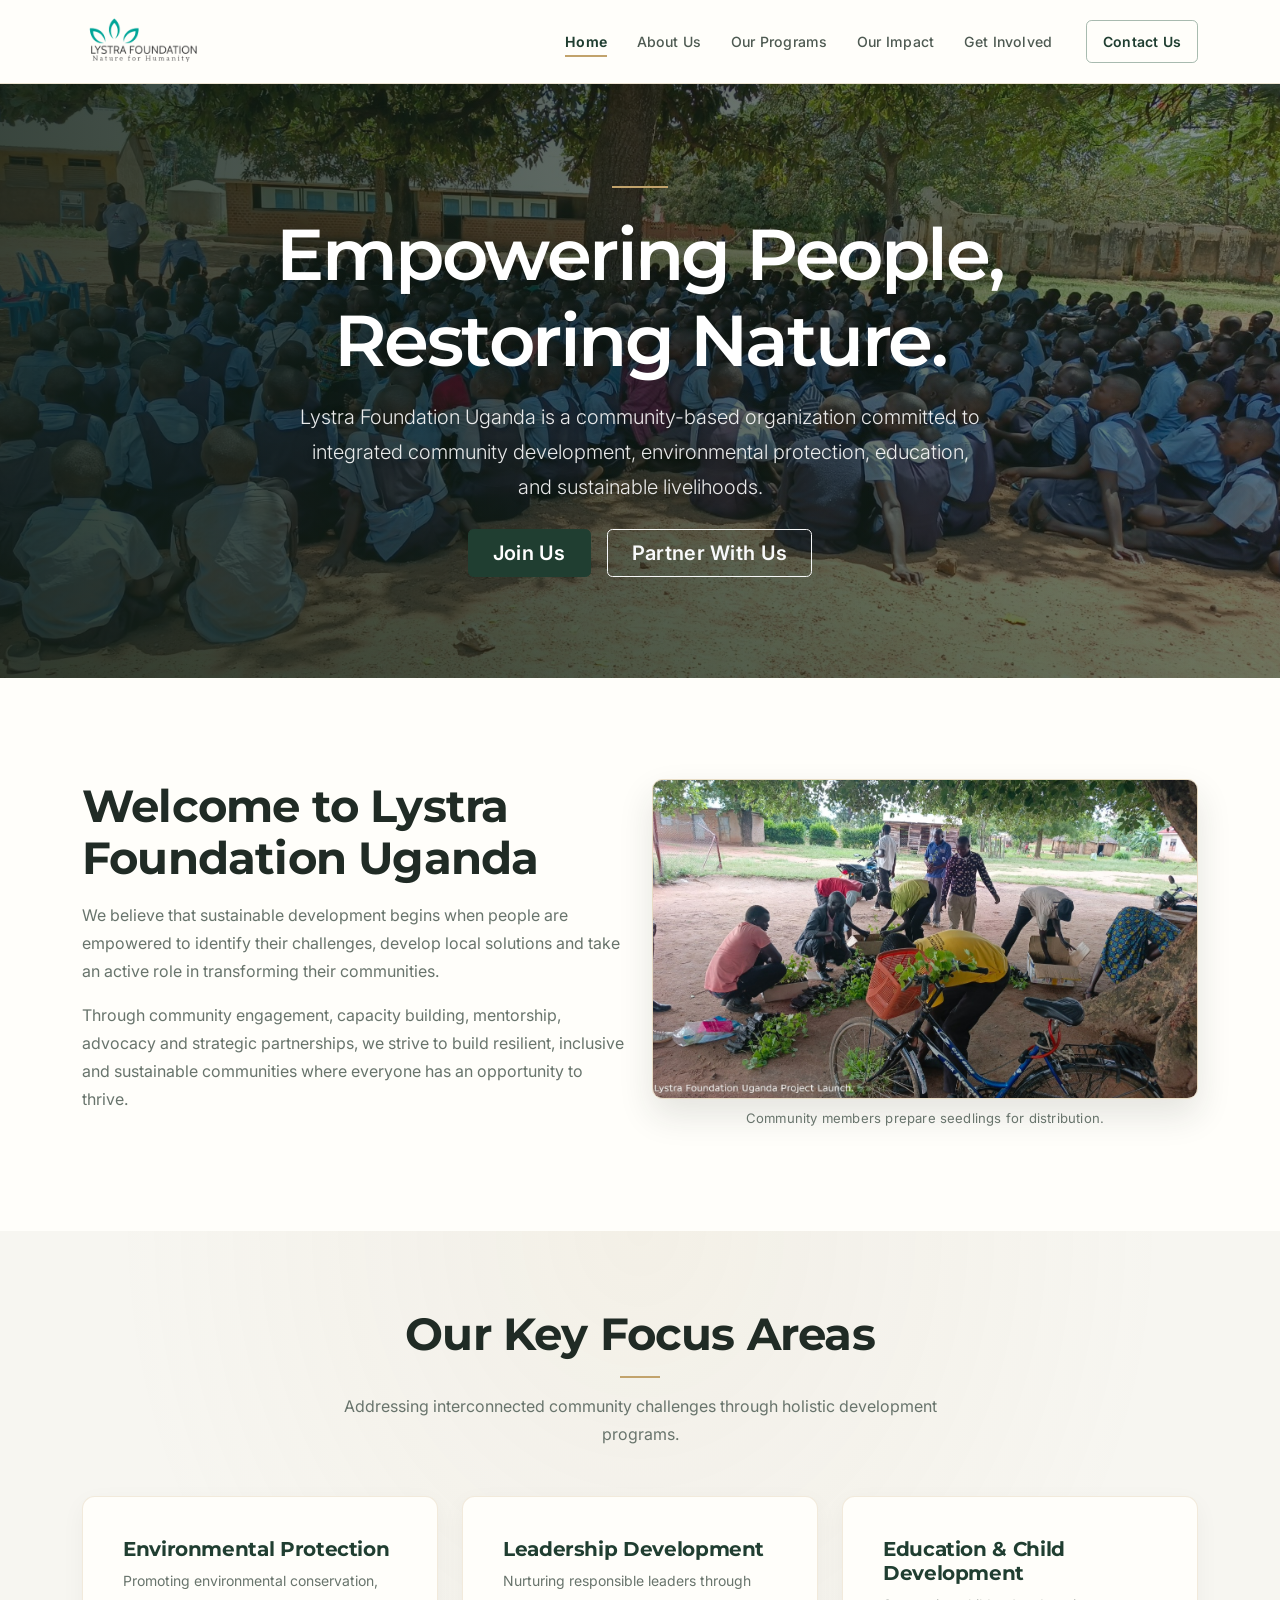
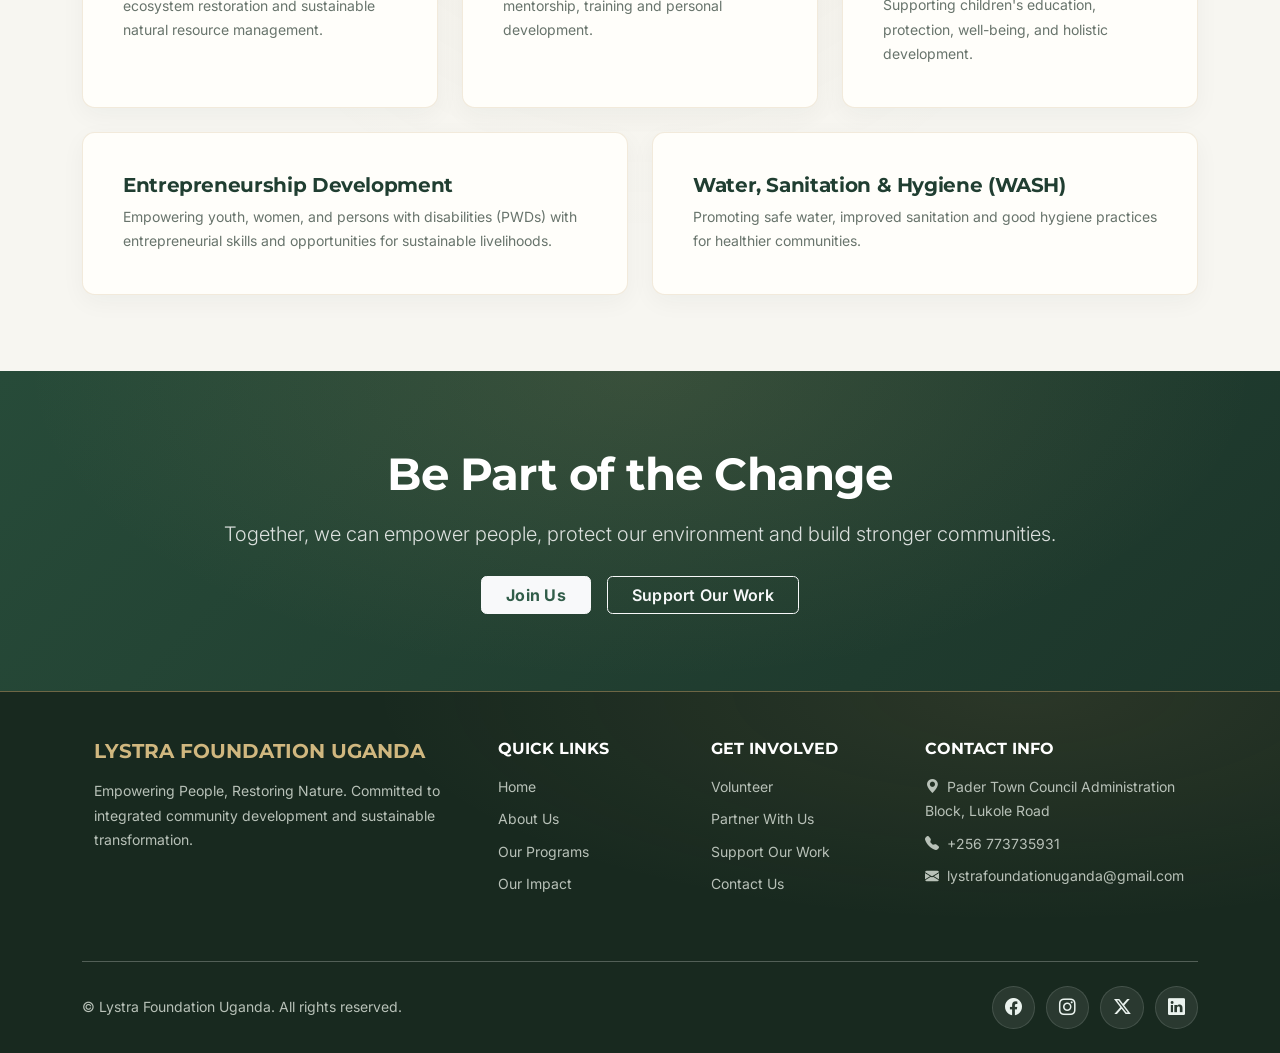
==== commit 8fb53ba2: "Polish site sections and program galleries Co-authored-by: Copilot <223556219+Copilot@users.noreply." ====
--- a/index.html
+++ b/index.html
@@ -9,7 +9,7 @@
     <link href="https://fonts.googleapis.com/css2?family=Inter:wght@400;500;600;700&family=Montserrat:wght@300;400;500;600;700&display=swap" rel="stylesheet">
     <link href="https://cdn.jsdelivr.net/npm/bootstrap@5.3.2/dist/css/bootstrap.min.css" rel="stylesheet">
     <link href="https://cdn.jsdelivr.net/npm/bootstrap-icons@1.11.3/font/bootstrap-icons.min.css" rel="stylesheet">
-    <link rel="stylesheet" href="assets/css/style.css?v=photos-4">
+    <link rel="stylesheet" href="assets/css/style.css?v=luxury-2">
 </head>
 <body>
     <nav class="navbar navbar-expand-lg navbar-light bg-white sticky-top shadow-sm" aria-label="Main navigation">
@@ -45,7 +45,7 @@
     </div>
 </header>
 
-<!-- Welcome & Mission Section -->
+<!-- Welcome Section -->
 <section class="py-5">
     <div class="container py-4">
         <div class="row align-items-center">
@@ -55,11 +55,7 @@
                 <p class="text-muted">Through community engagement, capacity building, mentorship, advocacy and strategic partnerships, we strive to build resilient, inclusive and sustainable communities where everyone has an opportunity to thrive.</p>
             </div>
             <div class="col-lg-6">
-                <div class="p-4 bg-light rounded-3 border-start border-4 border-success shadow-sm">
-                    <h3 class="h4 fw-bold text-success mb-3">Our Mission</h3>
-                    <p class="mb-0">To empower communities through integrated and inclusive development initiatives that promotes environmental sustainability, effective leadership, quality education, economic empowerment and access to safe water, sanitation and hygiene services.</p>
-                </div>
-                <figure class="mt-4 mb-0">
+                <figure class="mb-0">
                     <img class="story-photo" src="assets/images/distribution-of-tree-seedlings.jpg" alt="Community members prepare tree seedlings for distribution beneath a shade tree" loading="lazy" decoding="async">
                     <figcaption class="small text-muted mt-2">Community members prepare seedlings for distribution.</figcaption>
                 </figure>
--- a/assets/css/style.css
+++ b/assets/css/style.css
@@ -1,15 +1,16 @@
 :root {
-    --bs-success: #287a4b;
-    --bs-success-rgb: 40, 122, 75;
-    --bs-light-rgb: 246, 249, 246;
-    --lystra-ink: #1d2b23;
-    --lystra-muted: #66736b;
-    --lystra-green: #287a4b;
-    --lystra-green-dark: #1e603a;
-    --lystra-surface: #f6f9f6;
-    --lystra-border: #e4ebe5;
-    --lystra-radius: 1.1rem;
-    --lystra-shadow: 0 1rem 2.5rem rgba(29, 43, 35, 0.08);
+    --bs-success: #315d49;
+    --bs-success-rgb: 49, 93, 73;
+    --bs-light-rgb: 247, 246, 241;
+    --lystra-ink: #202b25;
+    --lystra-muted: #68746c;
+    --lystra-green: #315d49;
+    --lystra-green-dark: #203e31;
+    --lystra-surface: #f7f6f1;
+    --lystra-border: #e8e4d8;
+    --lystra-gold: #c2a36c;
+    --lystra-radius: 0.8rem;
+    --lystra-shadow: 0 1.25rem 3rem rgba(28, 43, 34, 0.11);
 }
 
 html {
@@ -18,9 +19,9 @@
 
 body {
     color: var(--lystra-ink);
-    background: #fff;
+    background: #fffefa;
     font-family: Inter, -apple-system, BlinkMacSystemFont, "Segoe UI", Roboto, "Helvetica Neue", Arial, sans-serif;
-    line-height: 1.7;
+    line-height: 1.75;
     -webkit-font-smoothing: antialiased;
 }
 
@@ -31,6 +32,14 @@
 
 a {
     text-underline-offset: 0.2em;
+}
+
+a:not(.btn) {
+    transition: color 180ms ease;
+}
+
+a:not(.btn):hover {
+    color: var(--lystra-green-dark);
 }
 
 a:focus-visible,
@@ -50,8 +59,8 @@
 h6 {
     font-family: Montserrat, "Segoe UI", Roboto, Arial, sans-serif;
     color: var(--lystra-ink);
-    line-height: 1.2;
-    letter-spacing: -0.025em;
+    line-height: 1.18;
+    letter-spacing: -0.018em;
 }
 
 .text-muted {
@@ -59,9 +68,12 @@
 }
 
 .navbar {
-    border-bottom: 1px solid rgba(29, 43, 35, 0.07);
-    padding-top: 0.7rem;
-    padding-bottom: 0.7rem;
+    border-bottom: 1px solid rgba(194, 163, 108, 0.28);
+    padding-top: 0.85rem;
+    padding-bottom: 0.85rem;
+    background: rgba(255, 254, 250, 0.97) !important;
+    box-shadow: 0 0.35rem 1.5rem rgba(28, 43, 34, 0.055) !important;
+    backdrop-filter: blur(14px);
 }
 
 .navbar-brand {
@@ -88,26 +100,36 @@
 .navbar .nav-link {
     position: relative;
     padding: 0.6rem 0.75rem !important;
-    border-radius: 0.55rem;
-    color: #4c5b51;
-    font-size: 0.94rem;
-    font-weight: 600;
+    border-radius: 0.25rem;
+    color: #4e5a52;
+    font-size: 0.88rem;
+    font-weight: 500;
+    letter-spacing: 0.015em;
     line-height: 1.35;
     white-space: nowrap;
-    transition: color 160ms ease, background-color 160ms ease, transform 160ms ease;
+    transition: color 180ms ease, background-color 180ms ease;
 }
 
 .navbar .nav-link:hover,
 .navbar .nav-link:focus {
-    color: #fff !important;
-    background-color: var(--lystra-green-dark);
-    transform: translateY(-1px);
+    color: var(--lystra-green-dark) !important;
+    background-color: rgba(49, 93, 73, 0.06);
 }
 
 .navbar .nav-link.active {
-    color: #fff !important;
-    background-color: var(--lystra-green);
-    font-weight: 700;
+    color: var(--lystra-green-dark) !important;
+    background: transparent;
+    font-weight: 650;
+}
+
+.navbar .nav-link.active::after {
+    position: absolute;
+    right: 0.75rem;
+    bottom: 0.25rem;
+    left: 0.75rem;
+    height: 2px;
+    background: var(--lystra-gold);
+    content: "";
 }
 
 .navbar-toggler {
@@ -124,27 +146,36 @@
     min-height: 2.65rem;
     align-items: center;
     justify-content: center;
-    border-color: transparent;
+    border-color: var(--bs-btn-border-color, transparent);
     white-space: nowrap;
 }
 
 .btn {
-    border-radius: 0.7rem;
-    font-weight: 650;
-    transition: transform 160ms ease, box-shadow 160ms ease, background-color 160ms ease;
+    border-radius: 0.35rem;
+    font-weight: 600;
+    letter-spacing: 0.015em;
+    transition: transform 180ms ease, box-shadow 180ms ease, background-color 180ms ease;
 }
 
 .btn-success {
-    --bs-btn-bg: var(--lystra-green);
-    --bs-btn-border-color: var(--lystra-green);
+    --bs-btn-bg: var(--lystra-green-dark);
+    --bs-btn-border-color: var(--lystra-green-dark);
+    --bs-btn-hover-bg: #172f25;
+    --bs-btn-hover-border-color: #172f25;
+    --bs-btn-active-bg: #172f25;
+    --bs-btn-active-border-color: #172f25;
+}
+
+.btn-outline-success {
+    --bs-btn-color: var(--lystra-green-dark);
+    --bs-btn-border-color: rgba(49, 93, 73, 0.42);
     --bs-btn-hover-bg: var(--lystra-green-dark);
     --bs-btn-hover-border-color: var(--lystra-green-dark);
-    --bs-btn-active-bg: var(--lystra-green-dark);
-    --bs-btn-active-border-color: var(--lystra-green-dark);
 }
 
 .btn:hover {
-    transform: translateY(-1px);
+    transform: translateY(-2px);
+    box-shadow: 0 0.55rem 1.2rem rgba(28, 43, 34, 0.15);
 }
 
 body > header.bg-dark,
@@ -155,20 +186,25 @@
 
 body > header.bg-dark {
     display: flex;
-    min-height: clamp(34rem, 72vh, 48rem);
+    min-height: clamp(38rem, 78vh, 54rem);
     align-items: center;
     background-position: center;
 }
 
 .home-hero {
     isolation: isolate;
-    background-color: #17281e;
+    min-height: clamp(30rem, 66vh, 42rem) !important;
+    padding-top: 1rem !important;
+    padding-bottom: 1rem !important;
+    background-color: #18291f;
 }
 
 .home-hero::before {
     position: absolute;
     z-index: 0;
-    background: linear-gradient(90deg, rgba(15, 32, 22, 0.82), rgba(15, 32, 22, 0.48));
+    background:
+        linear-gradient(90deg, rgba(14, 29, 21, 0.82), rgba(14, 29, 21, 0.48)),
+        linear-gradient(0deg, rgba(14, 29, 21, 0.24), transparent 68%);
     content: "";
     inset: 0;
 }
@@ -186,32 +222,57 @@
 .home-hero .container {
     position: relative;
     z-index: 1;
+    padding-top: 1.5rem !important;
+    padding-bottom: 1.5rem !important;
+}
+
+.home-hero .container::before {
+    display: block;
+    width: 3.5rem;
+    height: 2px;
+    margin: 0 auto 1.5rem;
+    background: var(--lystra-gold);
+    content: "";
 }
 
 body > header.bg-dark h1 {
-    max-width: 850px;
+    max-width: 1000px;
     margin-right: auto;
     margin-left: auto;
     color: #fff;
-    font-size: clamp(2.5rem, 6vw, 4.8rem);
-    letter-spacing: -0.055em;
+    font-size: clamp(2.75rem, 5.6vw, 4.75rem);
+    font-weight: 600 !important;
+    letter-spacing: -0.035em;
     text-wrap: balance;
-    text-shadow: 0 2px 24px rgba(0, 0, 0, 0.2);
+    text-shadow: 0 2px 30px rgba(0, 0, 0, 0.28);
 }
 
 body > header.bg-dark p {
-    max-width: 760px;
-    text-shadow: 0 1px 12px rgba(0, 0, 0, 0.25);
+    max-width: 690px;
+    color: rgba(255, 255, 255, 0.9);
+    text-shadow: 0 1px 12px rgba(0, 0, 0, 0.3);
 }
 
 body > header.bg-success {
-    background: linear-gradient(135deg, #287a4b 0%, #1e603a 100%) !important;
+    isolation: isolate;
+    padding-top: 0 !important;
+    padding-bottom: 0 !important;
+    border-bottom: 1px solid rgba(194, 163, 108, 0.55);
+    background:
+        radial-gradient(ellipse at 50% 0%, rgba(194, 163, 108, 0.15), transparent 62%),
+        linear-gradient(135deg, #274b39 0%, #1c352a 100%) !important;
+}
+
+body > header.bg-success .container {
+    padding-top: 2.5rem !important;
+    padding-bottom: 2.5rem !important;
 }
 
 body > header.bg-success h1 {
     color: #fff;
-    font-size: clamp(2.25rem, 5vw, 3.5rem);
-    letter-spacing: -0.045em;
+    font-size: clamp(2.8rem, 5.5vw, 4rem);
+    font-weight: 600 !important;
+    letter-spacing: -0.025em;
 }
 
 body > header.bg-success p {
@@ -219,30 +280,150 @@
     margin-right: auto;
     margin-left: auto;
     color: rgba(255, 255, 255, 0.86);
+    font-size: 1.08rem;
+}
+
+body > header.bg-success h1::after {
+    display: block;
+    width: 2.75rem;
+    height: 2px;
+    margin: 1.25rem auto 0;
+    background: var(--lystra-gold);
+    content: "";
 }
 
 section h2 {
-    font-size: clamp(1.8rem, 3.4vw, 2.55rem);
+    font-size: clamp(2rem, 3.5vw, 2.85rem);
+    font-weight: 600;
+}
+
+section.py-5 {
+    padding-block: clamp(3.25rem, 6vw, 5rem) !important;
 }
 
 section.bg-light {
-    background-color: var(--lystra-surface) !important;
+    background:
+        radial-gradient(ellipse at 50% 0%, rgba(194, 163, 108, 0.08), transparent 58%),
+        var(--lystra-surface) !important;
+}
+
+.container > .text-center.mb-5 {
+    max-width: 48rem;
+    margin-right: auto;
+    margin-left: auto;
+}
+
+.container > .text-center.mb-5 h2 {
+    margin-bottom: 0.85rem;
+}
+
+.container > .text-center.mb-5 h2::after {
+    display: block;
+    width: 2.5rem;
+    height: 2px;
+    margin: 1rem auto 0;
+    background: var(--lystra-gold);
+    content: "";
+}
+
+.container > .text-center.mb-5 p {
+    max-width: 42rem;
+    margin-right: auto;
+    margin-left: auto;
+}
+
+.bg-success {
+    --bs-success-rgb: 49, 93, 73;
+}
+
+section.bg-success {
+    background:
+        radial-gradient(ellipse at 50% 0%, rgba(194, 163, 108, 0.14), transparent 68%),
+        linear-gradient(135deg, #274b39 0%, #1c352a 100%) !important;
+}
+
+section.bg-success h2 {
+    color: #fff;
+}
+
+section.bg-success .lead {
+    color: rgba(255, 255, 255, 0.84);
 }
 
 .card {
+    border: 1px solid rgba(194, 163, 108, 0.22) !important;
     border-radius: var(--lystra-radius);
-    background-color: #fff;
-    box-shadow: 0 0.5rem 1.8rem rgba(29, 43, 35, 0.055) !important;
-    transition: transform 180ms ease, box-shadow 180ms ease;
+    background-color: #fffefa;
+    box-shadow: 0 0.45rem 1.5rem rgba(29, 43, 35, 0.045) !important;
+    transition: transform 220ms ease, box-shadow 220ms ease, border-color 220ms ease;
 }
 
 .card:hover {
-    transform: translateY(-4px);
+    transform: translateY(-5px);
+    border-color: rgba(194, 163, 108, 0.5) !important;
     box-shadow: var(--lystra-shadow) !important;
 }
 
 .card .card-body {
-    padding: 1.15rem;
+    padding: 1.5rem;
+}
+
+.card .card-body p:last-child {
+    margin-bottom: 0;
+}
+
+.card h4,
+.card h5 {
+    color: var(--lystra-green-dark) !important;
+}
+
+.program-area {
+    position: relative;
+    padding: clamp(1.25rem, 3vw, 2.25rem);
+    border: 1px solid rgba(194, 163, 108, 0.3);
+    border-radius: 0.85rem;
+    background:
+        radial-gradient(ellipse at 100% 0%, rgba(194, 163, 108, 0.08), transparent 48%),
+        #fffefa;
+    box-shadow: 0 0.65rem 2rem rgba(29, 43, 35, 0.055);
+}
+
+.program-area h2 {
+    margin-top: 0.35rem;
+}
+
+.program-area ul {
+    padding-left: 1.25rem;
+}
+
+.program-area li::marker {
+    color: var(--lystra-gold);
+}
+
+.program-area .bg-light {
+    border-color: var(--lystra-border) !important;
+    background: rgba(247, 246, 241, 0.8) !important;
+}
+
+.project-gallery {
+    margin-top: 0.25rem;
+}
+
+.project-gallery figure {
+    overflow: hidden;
+    padding: 0.75rem 0.75rem 0.9rem;
+    border: 1px solid rgba(194, 163, 108, 0.25);
+    border-radius: 0.75rem;
+    background: #fffefa;
+    box-shadow: 0 0.5rem 1.5rem rgba(29, 43, 35, 0.055);
+}
+
+.project-gallery .story-photo {
+    transition: transform 350ms ease;
+}
+
+.project-gallery figure:hover .story-photo {
+    transform: scale(1.015);
 }
 
 .rounded-3 {
@@ -255,7 +436,9 @@
     aspect-ratio: 16 / 10;
     height: 20rem;
     margin-inline: auto;
-    border-radius: var(--lystra-radius);
+    border: 1px solid rgba(194, 163, 108, 0.38);
+    border-radius: 0.65rem;
+    box-shadow: 0 1rem 2.2rem rgba(29, 43, 35, 0.12);
     object-fit: cover;
 }
 
@@ -271,6 +454,9 @@
 
 .story-photo + figcaption {
     text-align: center;
+    color: var(--lystra-muted);
+    font-size: 0.82rem;
+    letter-spacing: 0.015em;
 }
 
 .impact-photo {
@@ -278,37 +464,58 @@
     width: 100%;
     height: clamp(24rem, 45vw, 32rem);
     margin-inline: auto;
-    border-radius: var(--lystra-radius);
+    border: 1px solid rgba(194, 163, 108, 0.45);
+    border-radius: 0.75rem;
+    box-shadow: var(--lystra-shadow);
     object-fit: cover;
     object-position: center 34%;
 }
 
+.impact-figure {
+    padding: 0.75rem;
+    border: 1px solid rgba(194, 163, 108, 0.28);
+    border-radius: 0.9rem;
+    background: #fffefa;
+    box-shadow: 0 0.75rem 2rem rgba(29, 43, 35, 0.07);
+}
+
+.impact-figure figcaption {
+    padding: 0.25rem 0.35rem 0;
+    text-align: center;
+}
+
 .border-start.border-4.border-success {
-    border-left-color: var(--lystra-green) !important;
+    border-left-color: var(--lystra-gold) !important;
 }
 
 .badge.bg-success {
     border-radius: 999px;
     padding: 0.48rem 0.75rem;
-    font-weight: 650;
-    letter-spacing: 0.015em;
+    background-color: #e9eee8 !important;
+    color: var(--lystra-green-dark) !important;
+    font-size: 0.72rem;
+    font-weight: 700;
+    letter-spacing: 0.075em;
+    text-transform: uppercase;
 }
 
 .form-label {
     color: var(--lystra-ink);
     font-weight: 600;
+    font-size: 0.92rem;
 }
 
 .form-control {
     min-height: 3rem;
-    border-color: #dce5dd;
-    border-radius: 0.7rem;
+    border-color: #dedfd5;
+    border-radius: 0.4rem;
+    background-color: #fffefa;
     color: var(--lystra-ink);
 }
 
 .form-control:focus {
-    border-color: rgba(40, 122, 75, 0.65);
-    box-shadow: 0 0 0 0.22rem rgba(40, 122, 75, 0.12);
+    border-color: rgba(49, 93, 73, 0.65);
+    box-shadow: 0 0 0 0.22rem rgba(49, 93, 73, 0.12);
 }
 
 textarea.form-control {
@@ -316,7 +523,10 @@
 }
 
 footer.bg-dark {
-    background: #17281e !important;
+    background:
+        radial-gradient(ellipse at 80% 0%, rgba(194, 163, 108, 0.11), transparent 45%),
+        #18291f !important;
+    border-top: 1px solid rgba(194, 163, 108, 0.5);
 }
 
 footer h5,
@@ -326,11 +536,11 @@
 }
 
 footer .text-success {
-    color: #8ed1a3 !important;
+    color: #d0b77f !important;
 }
 
 footer .text-muted {
-    color: #b5c2b8 !important;
+    color: #b8c1b8 !important;
 }
 
 footer a {
@@ -391,6 +601,12 @@
         padding: 0.7rem 0.75rem !important;
     }
 
+    .navbar .nav-link.active::after {
+        right: auto;
+        bottom: 0.3rem;
+        width: 2.25rem;
+    }
+
     .navbar-nav .btn {
         width: 100%;
         margin-top: 0.35rem;
@@ -398,7 +614,7 @@
     }
 
     body > header.bg-dark {
-        min-height: 36rem;
+        min-height: 32rem;
     }
 }
 
@@ -407,13 +623,29 @@
         height: 3rem;
     }
 
+    .home-hero {
+        min-height: 0 !important;
+    }
+
+    .row.g-5 {
+        --bs-gutter-x: 1.5rem;
+    }
+
     body > header.bg-dark {
         min-height: 34rem;
     }
 
     body > header.bg-dark .container {
-        padding-top: 3rem !important;
-        padding-bottom: 3rem !important;
+        padding-top: 1.25rem !important;
+        padding-bottom: 1.25rem !important;
+    }
+
+    body > header.bg-dark h1 {
+        font-size: clamp(2.4rem, 9vw, 3.25rem);
+    }
+
+    body > header.bg-dark p {
+        font-size: 1rem;
     }
 
     body > header.bg-dark .d-flex {
@@ -423,6 +655,23 @@
 
     body > header.bg-dark .d-flex .btn {
         width: min(100%, 18rem);
+    }
+
+    body > header.bg-success .container {
+        padding-top: 1.75rem !important;
+        padding-bottom: 1.75rem !important;
+    }
+
+    .card .card-body {
+        padding: 1.25rem;
+    }
+
+    .program-area {
+        padding: 1.2rem;
+    }
+
+    .project-gallery figure {
+        padding: 0.6rem 0.6rem 0.8rem;
     }
 
     footer .container {
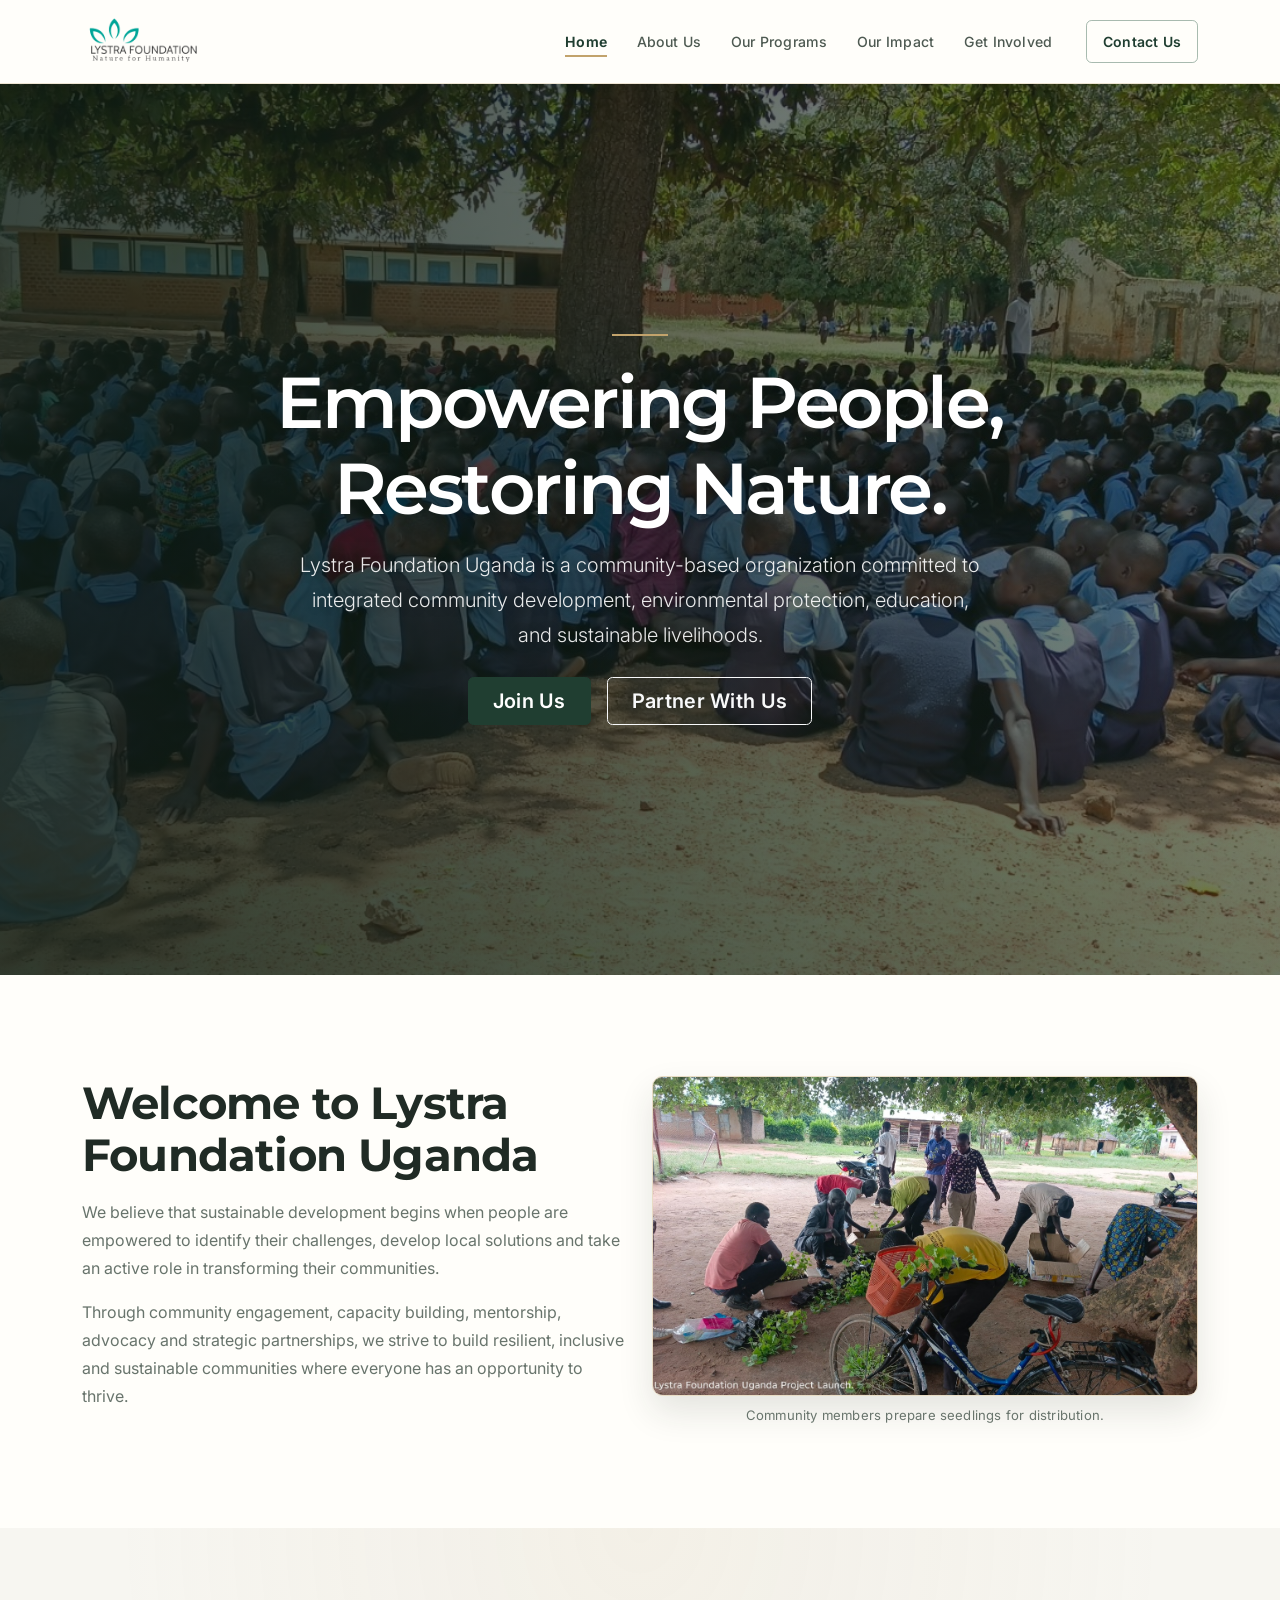
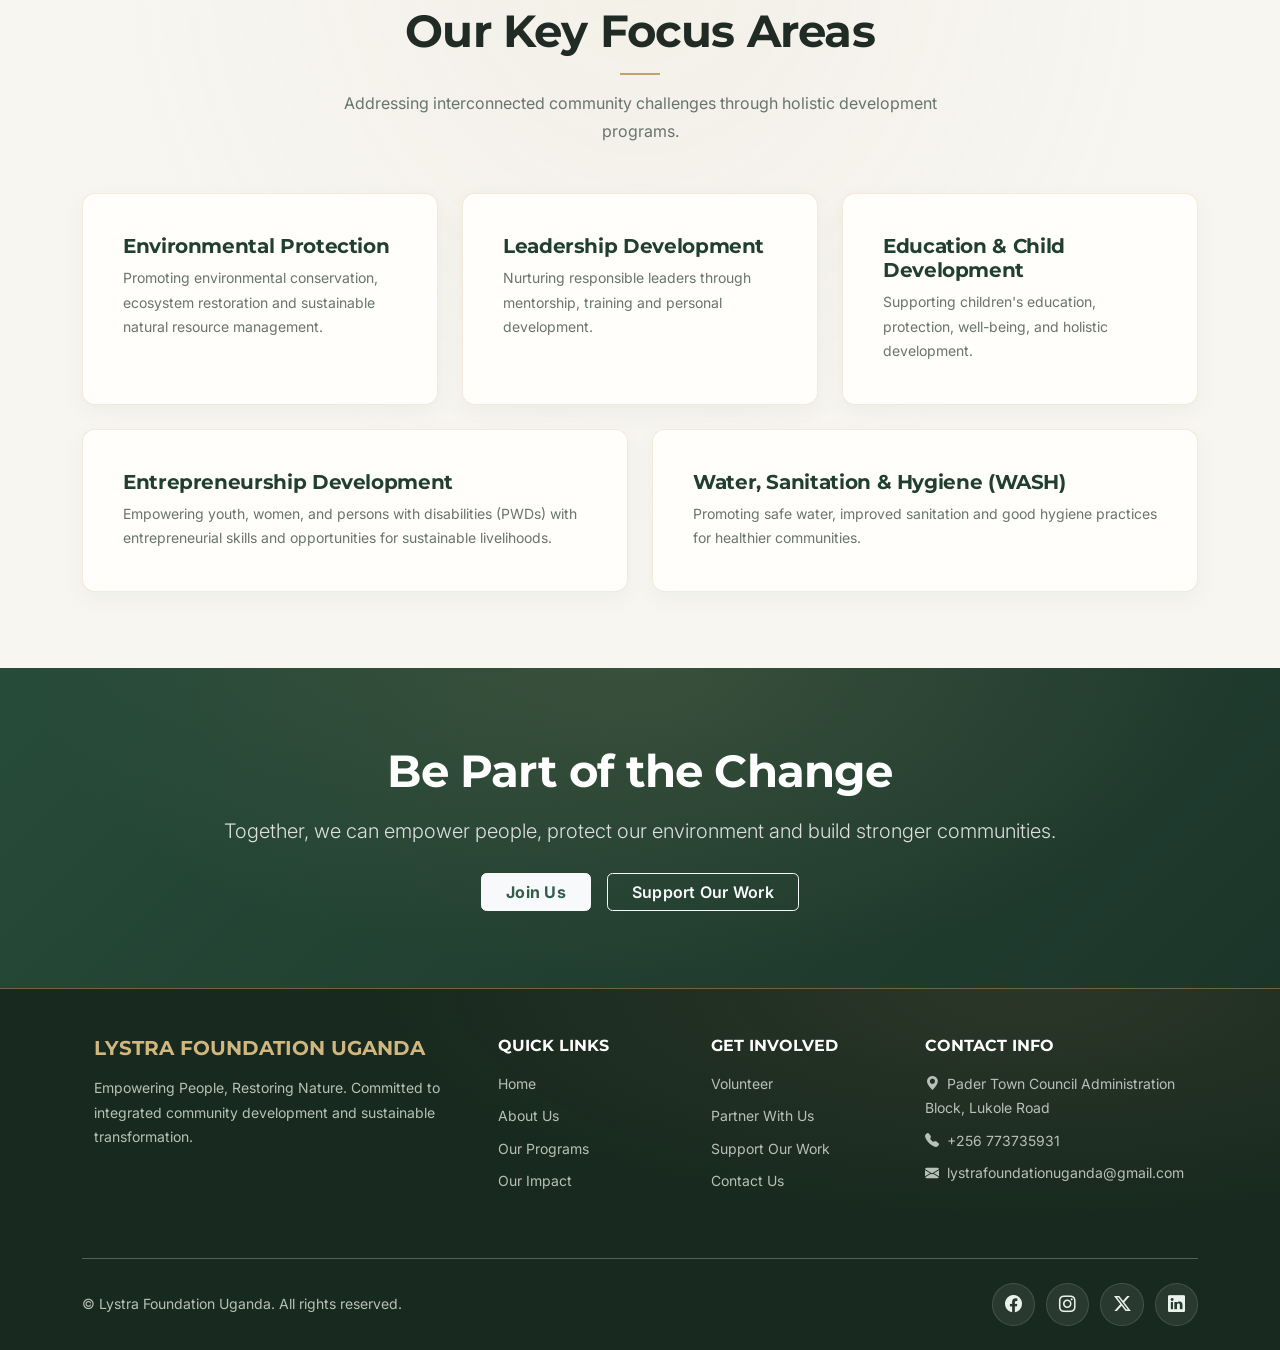
==== commit 5456b792: "Increase page header heights by 50 percent Co-authored-by: Copilot <223556219+Copilot@users.noreply." ====
--- a/index.html
+++ b/index.html
@@ -9,7 +9,7 @@
     <link href="https://fonts.googleapis.com/css2?family=Inter:wght@400;500;600;700&family=Montserrat:wght@300;400;500;600;700&display=swap" rel="stylesheet">
     <link href="https://cdn.jsdelivr.net/npm/bootstrap@5.3.2/dist/css/bootstrap.min.css" rel="stylesheet">
     <link href="https://cdn.jsdelivr.net/npm/bootstrap-icons@1.11.3/font/bootstrap-icons.min.css" rel="stylesheet">
-    <link rel="stylesheet" href="assets/css/style.css?v=luxury-2">
+    <link rel="stylesheet" href="assets/css/style.css?v=luxury-3">
 </head>
 <body>
     <nav class="navbar navbar-expand-lg navbar-light bg-white sticky-top shadow-sm" aria-label="Main navigation">
--- a/assets/css/style.css
+++ b/assets/css/style.css
@@ -193,7 +193,7 @@
 
 .home-hero {
     isolation: isolate;
-    min-height: clamp(30rem, 66vh, 42rem) !important;
+    min-height: clamp(45rem, 99vh, 63rem) !important;
     padding-top: 1rem !important;
     padding-bottom: 1rem !important;
     background-color: #18291f;
@@ -264,8 +264,8 @@
 }
 
 body > header.bg-success .container {
-    padding-top: 2.5rem !important;
-    padding-bottom: 2.5rem !important;
+    padding-top: 5.9rem !important;
+    padding-bottom: 5.9rem !important;
 }
 
 body > header.bg-success h1 {
@@ -624,7 +624,7 @@
     }
 
     .home-hero {
-        min-height: 0 !important;
+        min-height: 49.5rem !important;
     }
 
     .row.g-5 {
@@ -658,8 +658,8 @@
     }
 
     body > header.bg-success .container {
-        padding-top: 1.75rem !important;
-        padding-bottom: 1.75rem !important;
+        padding-top: 5rem !important;
+        padding-bottom: 5rem !important;
     }
 
     .card .card-body {
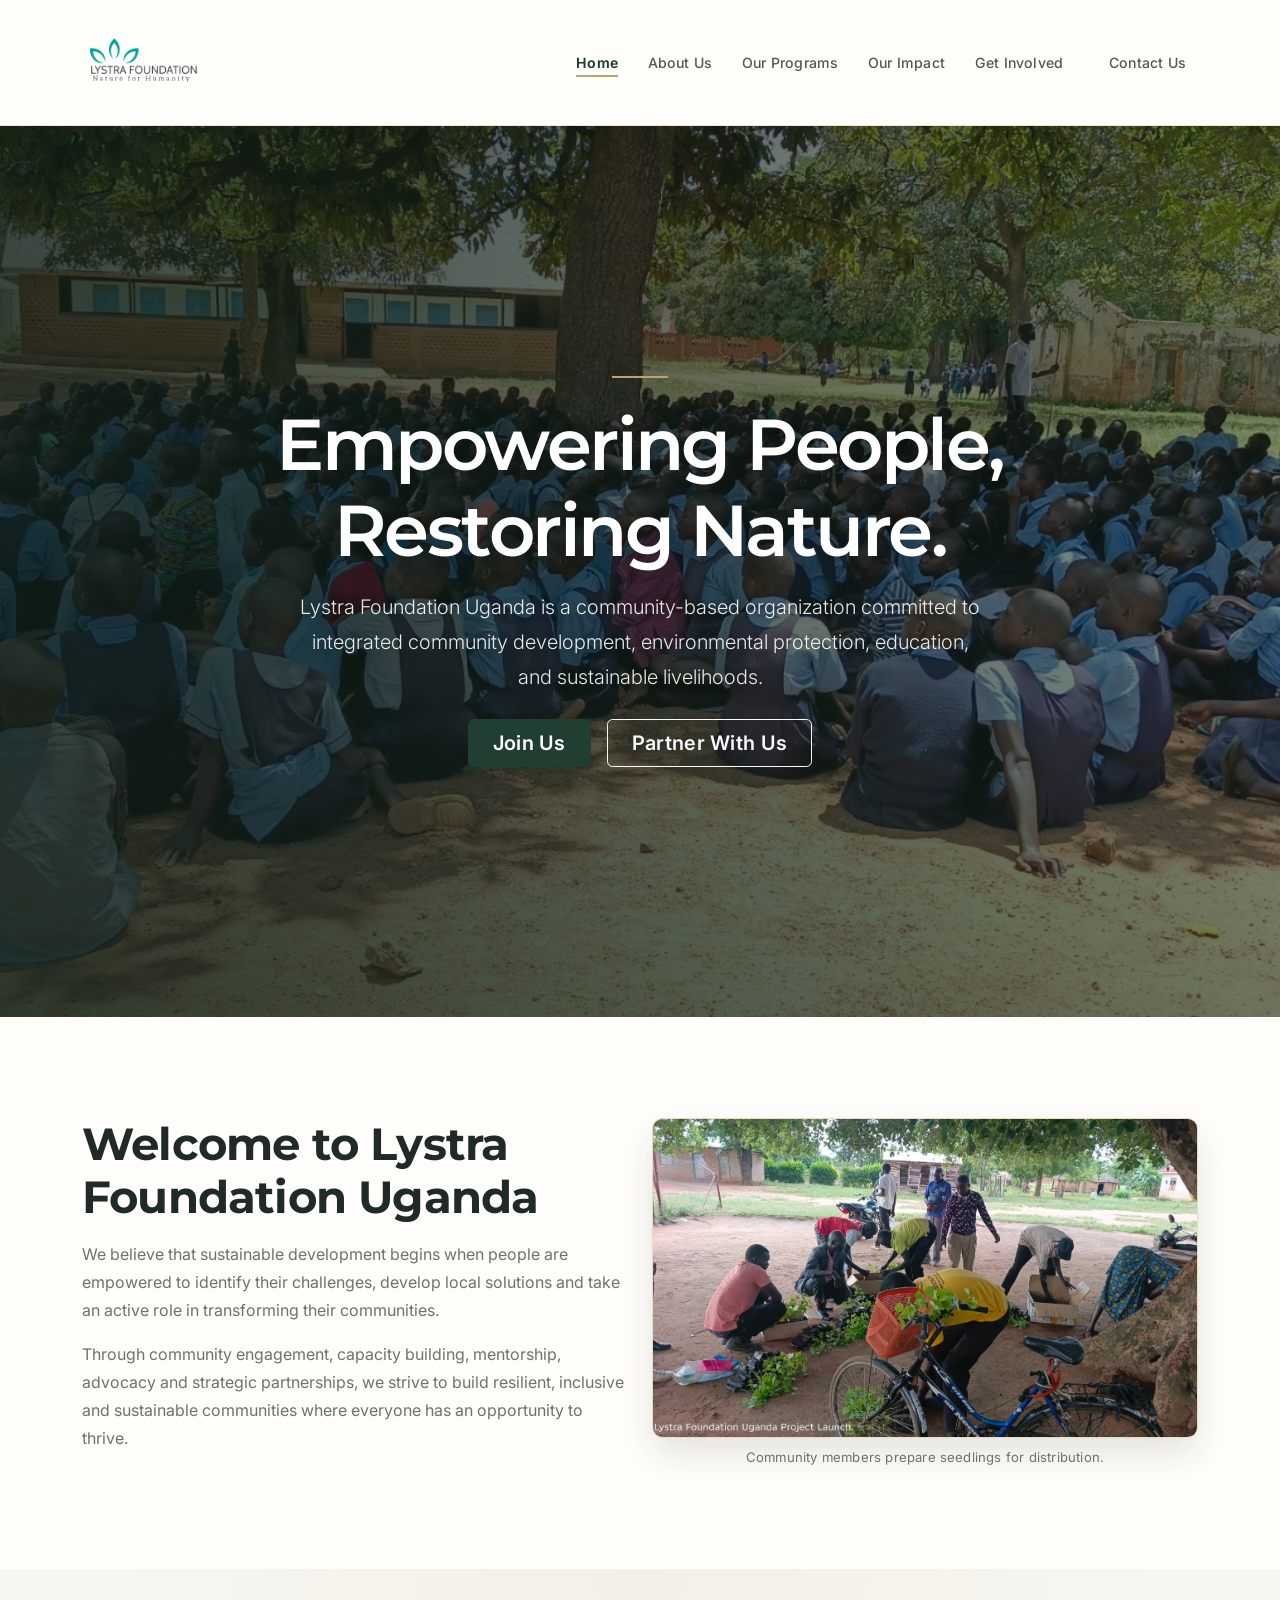
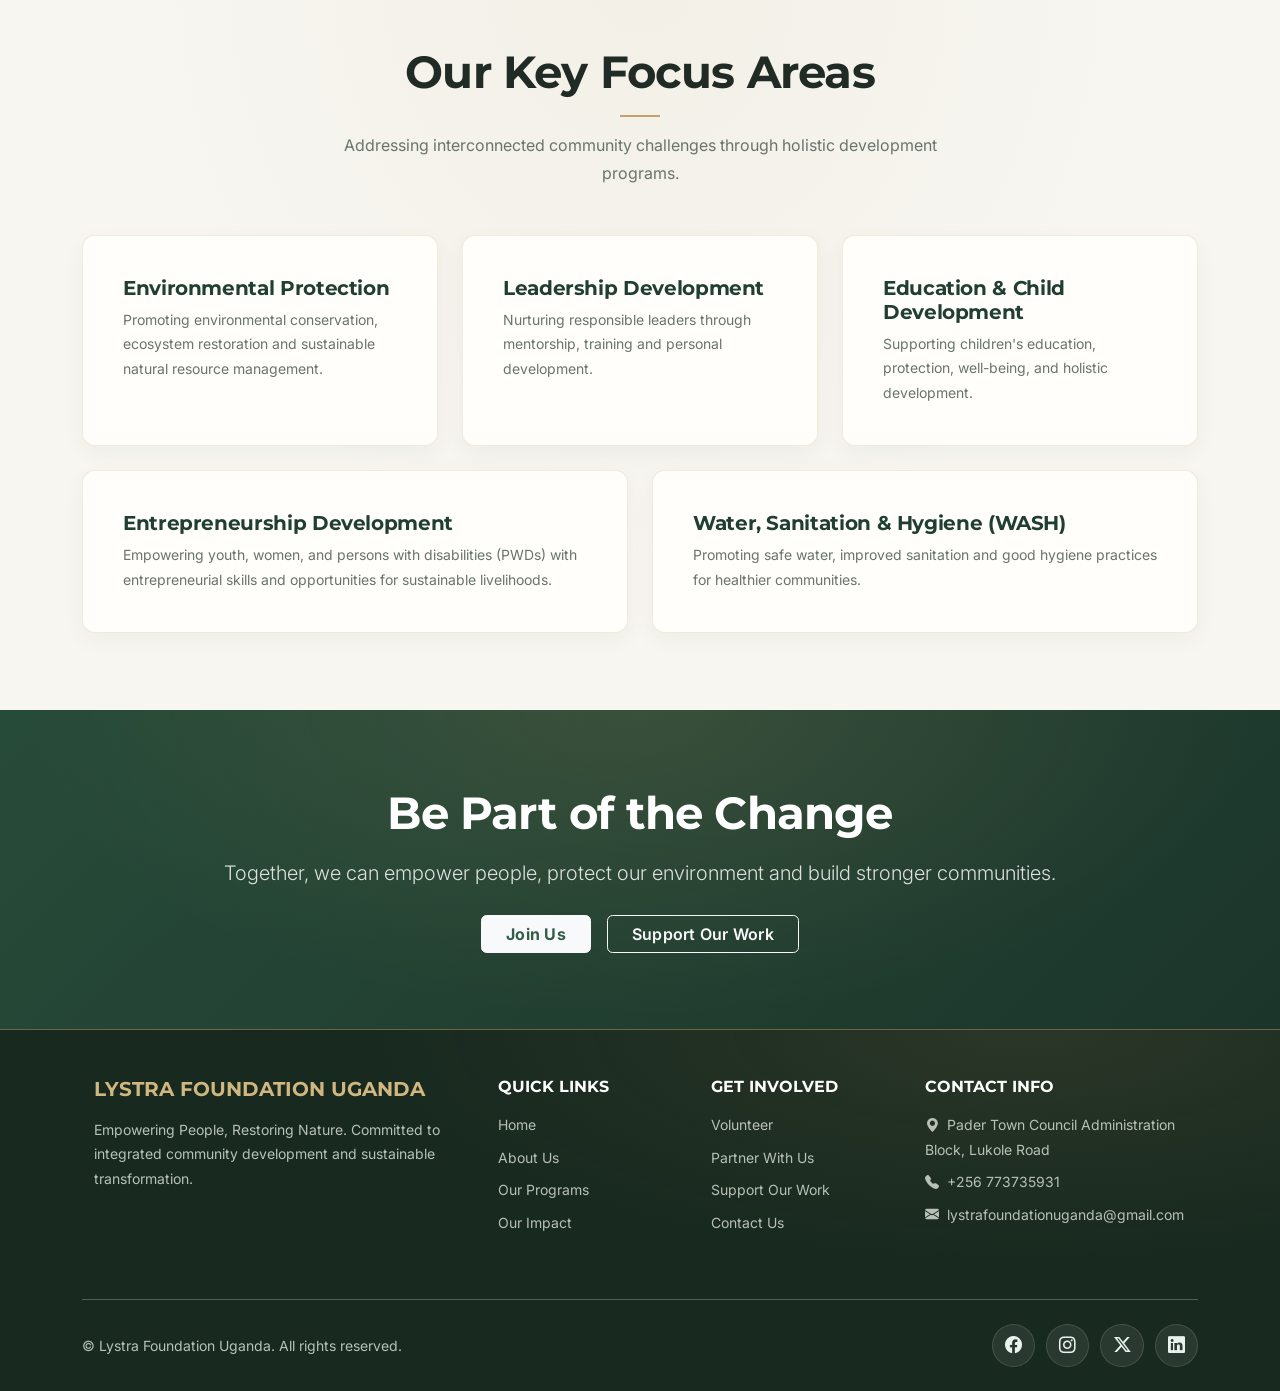
==== commit 1b79588a: "Update navigation styling and header spacing Co-authored-by: Copilot <223556219+Copilot@users.norepl" ====
--- a/index.html
+++ b/index.html
@@ -27,7 +27,7 @@
                     <li class="nav-item"><a class="nav-link" href="programs.html">Our Programs</a></li>
                     <li class="nav-item"><a class="nav-link" href="impact.html">Our Impact</a></li>
                     <li class="nav-item"><a class="nav-link" href="get-involved.html">Get Involved</a></li>
-                    <li class="nav-item ms-lg-3"><a class="btn btn-outline-success btn-sm px-3" href="contact.html">Contact Us</a></li>
+                    <li class="nav-item ms-lg-3"><a class="nav-link" href="contact.html">Contact Us</a></li>
                 </ul>
             </div>
         </div>
--- a/assets/css/style.css
+++ b/assets/css/style.css
@@ -1,3 +1,6 @@
+/* ==========================================================
+   Theme tokens and base page setup
+   ========================================================== */
 :root {
     --bs-success: #315d49;
     --bs-success-rgb: 49, 93, 73;
@@ -67,10 +70,13 @@
     color: var(--lystra-muted) !important;
 }
 
+/* ==========================================================
+   Header navigation and branding
+   ========================================================== */
 .navbar {
     border-bottom: 1px solid rgba(194, 163, 108, 0.28);
-    padding-top: 0.85rem;
-    padding-bottom: 0.85rem;
+    padding-top: 2.15rem;
+    padding-bottom: 2.15rem;
     background: rgba(255, 254, 250, 0.97) !important;
     box-shadow: 0 0.35rem 1.5rem rgba(28, 43, 34, 0.055) !important;
     backdrop-filter: blur(14px);
@@ -141,6 +147,9 @@
     box-shadow: 0 0 0 0.2rem rgba(40, 122, 75, 0.14);
 }
 
+/* ==========================================================
+   Main hero banner layout
+   ========================================================== */
 .navbar-nav .btn {
     display: inline-flex;
     min-height: 2.65rem;
@@ -178,6 +187,12 @@
     box-shadow: 0 0.55rem 1.2rem rgba(28, 43, 34, 0.15);
 }
 
+/* ==========================================================
+   Hero banners and section headings
+   ========================================================== */
+/* ==========================================================
+   Standard page header banners
+   ========================================================== */
 body > header.bg-dark,
 body > header.bg-success {
     position: relative;
@@ -191,6 +206,9 @@
     background-position: center;
 }
 
+/* ==========================================================
+   Homepage hero header
+   ========================================================== */
 .home-hero {
     isolation: isolate;
     min-height: clamp(45rem, 99vh, 63rem) !important;
@@ -297,6 +315,9 @@
     font-weight: 600;
 }
 
+/* ==========================================================
+   Cards, program sections, and gallery layout
+   ========================================================== */
 section.py-5 {
     padding-block: clamp(3.25rem, 6vw, 5rem) !important;
 }
@@ -499,6 +520,9 @@
     text-transform: uppercase;
 }
 
+/* ==========================================================
+   Forms, footer, and responsive behavior
+   ========================================================== */
 .form-label {
     color: var(--lystra-ink);
     font-weight: 600;
